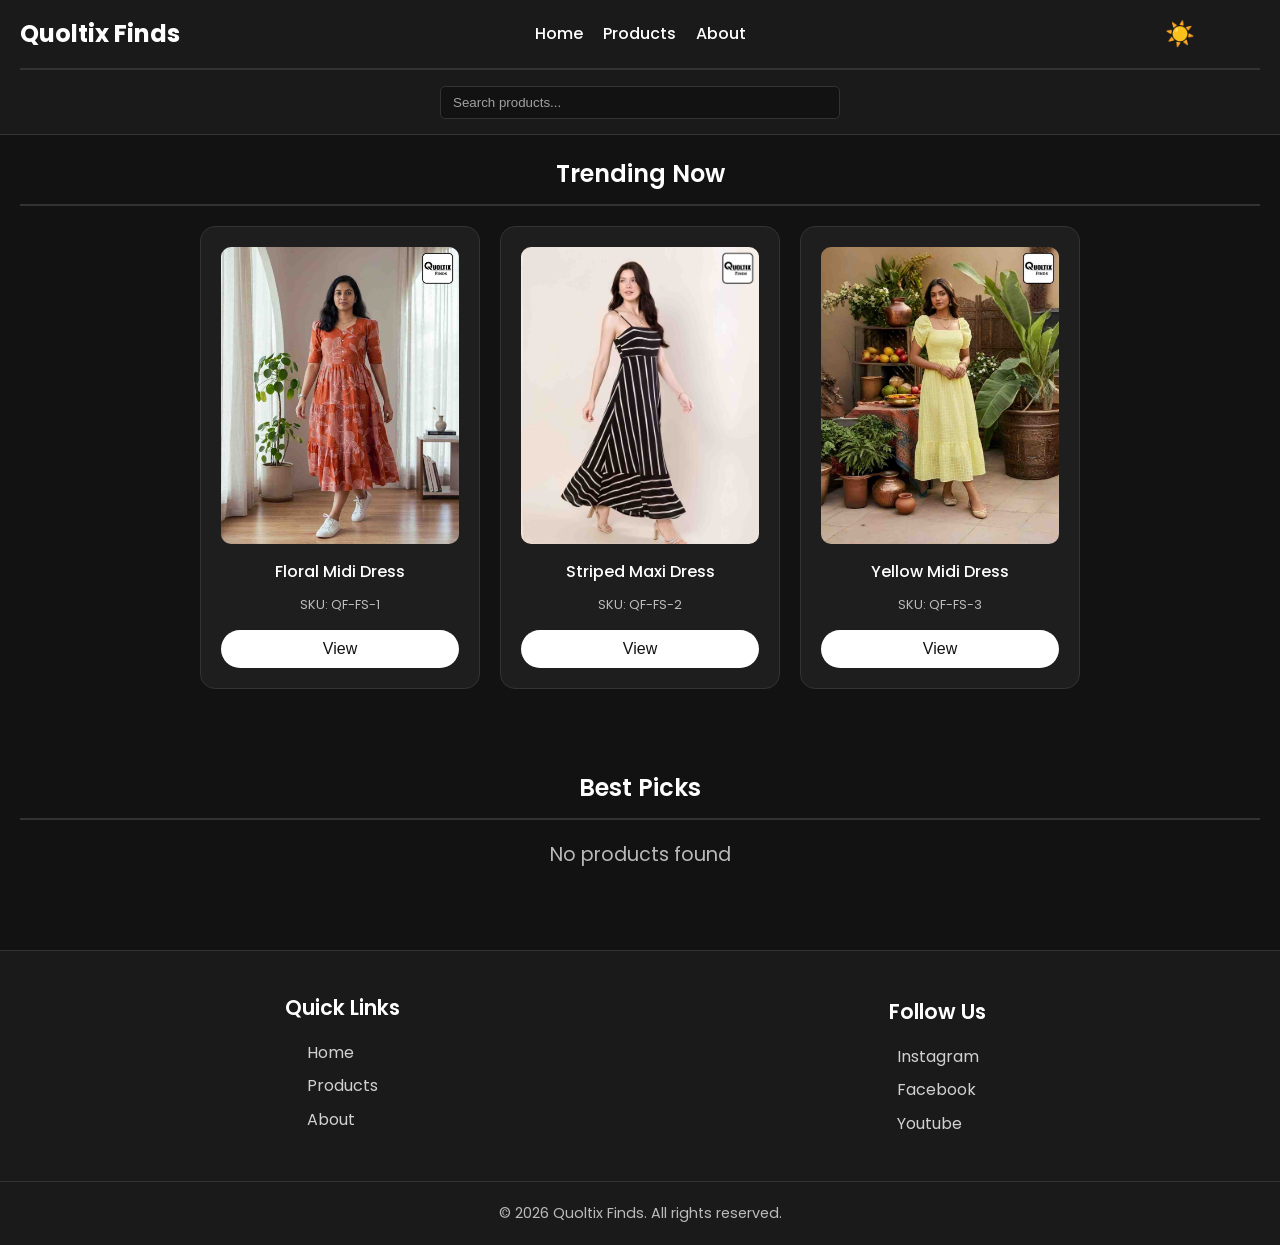
==== index.html @ b90fbede "Add files via upload" ====
<!DOCTYPE html>
<html lang="en">
<head>
  <meta charset="UTF-8">
  <meta name="viewport" content="width=device-width, initial-scale=1.0">
  <title>Quoltix Finds - Curated Fashion & Accessories</title>
  <meta name="description" content="Discover curated fashion and lifestyle products at Quoltix Finds. Shop trending clothing, accessories, and more with the best deals and quality assurance.">
  <meta name="keywords" content="fashion, clothing, accessories, lifestyle, curated products, online shopping, deals, quality products">
  <meta name="author" content="Quoltix Finds">
  <meta name="robots" content="index, follow">

  <!-- Open Graph / Facebook -->
  <meta property="og:type" content="website">
  <meta property="og:url" content="https://quoltixfinds.github.io/Quoltix-Finds-Fashion/">
  <meta property="og:title" content="Quoltix Finds - Fashion">
  <meta property="og:description" content="Discover curated fashion and lifestyle products at Quoltix Finds. Shop trending clothing, accessories, and more with the best deals and quality assurance.">
  <meta property="og:image" content="https://quoltixfinds.github.io/Quoltix-Finds-Fashion/Media/Logo.png">

  <!-- Twitter -->
  <meta property="twitter:card" content="summary_large_image">
  <meta property="twitter:url" content="https://quoltixfinds.github.io/Quoltix-Finds-Fashion/">
  <meta property="twitter:title" content="Quoltix Finds - Fashion">
  <meta property="twitter:description" content="Discover curated fashion and lifestyle products at Quoltix Finds. Shop trending clothing, accessories, and more with the best deals and quality assurance.">
  <meta property="twitter:image" content="https://quoltixfinds.github.io/Quoltix-Finds-Fashion/Media/Logo.png">

  <!-- Favicon -->
  <link rel="icon" type="image/png" sizes="32x32" href="Media/Logo.png">
  <link rel="icon" type="image/png" sizes="16x16" href="Media/Logo.png">
  <link rel="apple-touch-icon" sizes="180x180" href="Media/Logo.png">

  <link rel="stylesheet" href="style.css">
</head>
<body>
  <nav>
    <div class="nav-logo">
      <h1>Quoltix Finds</h1>
    </div>
    <div class="nav-menu" id="nav-menu">
      <a href="index.html">Home</a>
      <a href="product.html">Products</a>
      <a href="about.html">About</a>
    </div>
    <div class="search-bar">
      <input type="text" id="search-input" placeholder="Search products...">
    </div>
    <button class="toggle-btn" id="theme-toggle">🌙</button>
    <button class="hamburger-btn" id="hamburger-btn">☰</button>
  </nav>

  <section id="search-results" style="display: none;">
    <h2>Search Results</h2>
  </section>

  <section id="trending">
    <h2>Trending Now</h2>
  </section>

  <section id="best">
    <h2>Best Picks</h2>
  </section>

  <footer>
    <div class="footer-container">
      <div class="footer-section">
        <h3>Quick Links</h3>
        <ul>
          <li><a href="index.html">Home</a></li>
          <li><a href="product.html">Products</a></li>
          <li><a href="about.html">About</a></li>
        </ul>
      </div>
      <div class="footer-section">
        <h3>Follow Us</h3>
        <div class="footer-social">
          <a href="https://www.instagram.com/quoltixfinds_fashion/" target="_blank">Instagram</a>
          <a href="https://www.facebook.com/profile.php?id=61567996435710" target="_blank">Facebook</a>
          <a href="https://www.youtube.com/@QuoltixFinds_Fashion" target="_blank">Youtube</a>
        </div>
      </div>
    </div>
    <div class="footer-bottom">
      <p>&copy; 2026 Quoltix Finds. All rights reserved.</p>
    </div>
  </footer>

  <script src="product.js"></script>
  <script src="script.js"></script>
</body>
</html>
---- style.css ----
/* style.css */
@import url('https://fonts.googleapis.com/css2?family=Poppins:wght@300;400;500;600;700&display=swap');

:root {
  --bg-color: #ffffff;
  --text-color: #333;
  --card-bg: #fff;
  --accent-color: #000;
  --border: #e0e0e0;
  --nav-bg: #ffffff;
  --nav-text: #333;
}

.dark-mode {
  --bg-color: #121212;
  --text-color: #ffffff;
  --card-bg: #1e1e1e;
  --accent-color: #fff;
  --border: #333;
  --nav-bg: #1a1a1a;
  --nav-text: #ffffff;
}

* {
  margin: 0;
  padding: 0;
  box-sizing: border-box;
}

body {
  font-family: 'Poppins', sans-serif;
  background-color: var(--bg-color);
  color: var(--text-color);
  line-height: 1.6;
  transition: background-color 0.3s, color 0.3s;
}

nav {
  position: sticky;
  top: 0;
  z-index: 1000;
  display: flex;
  flex-wrap: wrap;
  justify-content: space-between;
  align-items: center;
  padding: 15px 20px;
  background-color: var(--nav-bg);
  border-bottom: 1px solid var(--border);
  gap: 15px;
}

.nav-logo {
  display: flex;
  align-items: center;
  gap: 10px;
  order: 1;
    width: 160px;
}

.nav-logo h1 {
  font-size: 1.5rem;
  font-weight: 700;
  color: var(--nav-text);
  margin: 0;
}

.nav-menu {
  display: flex;
  gap: 20px;
  align-items: center;
  order: 2;
  flex: 1;
  justify-content: center;
}

.nav-menu a {
  text-decoration: none;
  color: var(--nav-text);
  font-weight: 500;
  transition: color 0.3s;
}

.nav-menu a:hover {
  color: var(--accent-color);
}

.search-bar {
  display: flex;
  gap: 10px;
  align-items: center;
  order: 4;
  width: 100%;
  justify-content: center;
  border-top: 2px solid var(--border);
  padding-top: 16px;
}

.search-bar input {
  padding: 8px 12px;
  border: 1px solid var(--border);
  border-radius: 5px;
  background-color: var(--bg-color);
  color: var(--text-color);
  outline: none;
  width: 100%;
  max-width: 400px;
}

.search-bar input::placeholder {
  color: var(--text-color);
  opacity: 0.6;
}

.toggle-btn {
  background: none;
  border: none;
  font-size: 1.5rem;
  cursor: pointer;
  color: var(--nav-text);
  transition: color 0.3s;
  order: 3;
}

.toggle-btn:hover {
  color: var(--accent-color);
}

.hamburger-btn {
  display: none;
  background: none;
  border: none;
  font-size: 1.5rem;
  cursor: pointer;
  color: var(--nav-text);
  padding: 5px;
  transition: color 0.3s;
}

.hamburger-btn:hover {
  color: var(--accent-color);
}

.dropdown {
  position: relative;
  display: none;
}

.dropdown-content {
  display: none;
}

.search-bar {
  display: flex;
  gap: 10px;
  align-items: center;
}

.search-bar input {
  padding: 8px 12px;
  border: 1px solid var(--border);
  border-radius: 5px;
  background-color: var(--bg-color);
  color: var(--text-color);
  outline: none;
}

.search-bar input::placeholder {
  color: var(--text-color);
  opacity: 0.6;
}

.toggle-btn {
  background: none;
  border: none;
  font-size: 1.5rem;
  cursor: pointer;
  color: var(--nav-text);
  transition: color 0.3s;
      width: 160px;
}

.toggle-btn:hover {
  color: var(--accent-color);
}

section {
  padding: 20px;
  margin-bottom: 40px;
}

section h2 {
  font-size: 1.5rem;
  font-weight: 600;
  margin-bottom: 20px;
  text-align: center;
  color: var(--text-color);
  border-bottom: 2px solid var(--border);
  padding-bottom: 10px;
}

.product-grid {
  display: grid;
  grid-template-columns: repeat(auto-fit, minmax(280px, 280px));
  gap: 20px;
  max-width: 1200px;
  margin: 0 auto;
  justify-content: center;
}

.product-card {
  background-color: var(--card-bg);
  border-radius: 15px;
  border: 1px solid var(--border);
  overflow: hidden;
  transition: transform 0.3s ease, border-color 0.3s ease;
  text-align: center;
  padding: 20px;
  width: 100%;
  max-width: 280px;
  min-height: 380px;
  display: flex;
  flex-direction: column;
  justify-content: space-between;
}

.product-card:hover {
  transform: translateY(-5px);
  border-color: var(--text-color);
  opacity: 0.95;
}

.product-card img {
  width: 100%;
  height: auto;
  aspect-ratio: 4/5;
  object-fit: cover;
  border-radius: 10px;
  margin-bottom: 15px;
}

.product-card h3 {
  font-size: 1rem;
  font-weight: 500;
  margin-bottom: 10px;
  display: -webkit-box;
  -webkit-line-clamp: 2;
  -webkit-box-orient: vertical;
  overflow: hidden;
}

.product-card .sku {
  font-size: 0.8rem;
  color: var(--text-color);
  opacity: 0.7;
  margin-bottom: 15px;
}

.product-card button {
  background-color: var(--accent-color);
  color: var(--bg-color);
  border: none;
  padding: 10px 20px;
  border-radius: 25px;
  font-size: 1rem;
  font-weight: 500;
  cursor: pointer;
  transition: background-color 0.3s ease, transform 0.2s ease;
}

.product-card button:hover {
  background-color: var(--text-color);
  transform: scale(1.05);
}

.filters {
  display: flex;
  flex-wrap: wrap;
  gap: 15px;
  justify-content: center;
}

#filters-section {
  margin: 0;
}

.filters select, .filters button {
  padding: 8px 12px;
  border: 1px solid var(--border);
  border-radius: 5px;
  background-color: var(--card-bg);
  color: var(--text-color);
  font-size: 0.9rem;
  cursor: pointer;
  transition: background-color 0.3s, color 0.3s;
}

.filters button {
  background-color: var(--accent-color);
  color: var(--bg-color);
}

.filters button:hover {
  opacity: 0.9;
}

.filters select {
  cursor: pointer;
}

.no-products {
  text-align: center;
  font-size: 1.2rem;
  color: var(--text-color);
  opacity: 0.7;
}

.footer-section {
  display: flex;
  justify-content: center;
  flex-direction: column;
  align-items: center;
}

@media (max-width: 768px) {
  nav {
    flex-wrap: wrap;
    padding: 10px 15px;
    gap: 0;
  }

  .hamburger-btn {
    display: block;
    order: -1;
  }

  .nav-logo {
    order: 0;
    flex: 1;
    justify-content: center;
  }

  .nav-menu {
    position: absolute;
    top: 100%;
    left: 0;
    right: 0;
    background-color: var(--nav-bg);
    border-bottom: 1px solid var(--border);
    flex-direction: column;
    gap: 15px;
    padding: 15px 20px;
    transform: translateY(-100%);
    opacity: 0;
    visibility: hidden;
    transition: all 0.3s ease;
    box-shadow: 0 2px 10px rgba(0,0,0,0.1);
    order: 4;
    width: 100%;
  }

  .nav-menu.active {
    transform: translateY(0);
    opacity: 1;
    visibility: visible;
  }

  .search-bar {
    order: 2;
    width: 100%;
    margin: 12px 0 10px 0;
    justify-content: center;
  }

  .search-bar input {
    width: 100%;
    max-width: 300px;
  }

  .toggle-btn {
    order: 1;
  }

  .toggle-btn {
    width: auto;
  }

  .product-grid {
    grid-template-columns: repeat(auto-fit, minmax(200px, 160px));
    gap: 15px;
    justify-content: center;
  }
  .product-card {
    padding: 15px;
    max-width: 200px;
    min-height: 240px;
  }
  .product-card h3 {
    font-size: 0.9rem;
  }
  .product-card .sku {
    font-size: 0.7rem;
  }
  .product-card button {
    padding: 8px 16px;
    font-size: 0.9rem;
  }
  .nav-logo h1 {
    font-size: 1.2rem;
  }
  .nav-logo img {
    height: 30px;
  }
}

@media (min-width: 769px) {
  .hamburger-btn {
    display: none;
  }

  .product-grid {
    grid-template-columns: repeat(auto-fit, minmax(280px, 280px));
    justify-content: center;
  }
}

@media (max-width: 480px) {
  .product-grid {
    grid-template-columns: repeat(auto-fit, minmax(180px, 140px));
    gap: 10px;
    justify-content: center;
  }
  .product-card {
    padding: 12px;
    max-width: 180px;
    min-height: 200px;
  }
  .product-card img {
    margin-bottom: 10px;
  }
  .product-card h3 {
    font-size: 0.8rem;
    margin-bottom: 8px;
  }
  .product-card .sku {
    font-size: 0.6rem;
    margin-bottom: 12px;
  }
  .product-card button {
    padding: 6px 12px;
    font-size: 0.8rem;
  }
  section {
    padding: 10px;
  }
  .nav-menu {
    flex-direction: column;
    gap: 5px;
  }
  .search-bar {
    margin-top: 10px;
  }
}

@media (max-width: 400px) {
  .product-grid {
    grid-template-columns: repeat(auto-fit, minmax(130px, 130px));
    gap: 8px;
    justify-content: center;
  }
  .product-card {
    padding: 8px;
    max-width: 130px;
    min-height: 180px;
  }
  .product-card img {
    margin-bottom: 8px;
  }
  .product-card h3 {
    font-size: 0.7rem;
    margin-bottom: 6px;
  }
  .product-card .sku {
    font-size: 0.6rem;
    margin-bottom: 10px;
  }
  .product-card button {
    padding: 5px 10px;
    font-size: 0.7rem;
  }
  section {
    padding: 8px;
  }
}

@media (max-width: 300px) {
  .product-grid {
    grid-template-columns: repeat(auto-fit, minmax(200px, 130px));
    gap: 8px;
    justify-content: center;
  }
  .product-card {
    padding: 8px;
    max-width: 200px;
    min-height: 180px;
  }
}

/* About Page Styles */
.about-hero {
  background-color: var(--card-bg);
  color: #000;
  padding: 60px 20px;
  text-align: center;
  margin-bottom: 0;
  border-bottom: 2px solid var(--border);
}

.dark-mode .about-hero {
  background-color: var(--card-bg);
  color: white;
}

.about-hero h1 {
  font-size: 2.5rem;
  margin-bottom: 10px;
  font-weight: 700;
}

.about-subtitle {
  font-size: 1.2rem;
  opacity: 0.9;
  margin: 0;
}

.about-section {
  padding: 40px 20px;
  max-width: 1200px;
  margin: 0 auto;
}

.about-container {
  display: grid;
  grid-template-columns: 1fr;
  gap: 40px;
  align-items: start;
}

.about-text h2 {
  font-size: 2rem;
  margin-bottom: 20px;
  color: var(--text-color);
}

.about-text p {
  font-size: 1.1rem;
  line-height: 1.6;
  margin-bottom: 15px;
  color: var(--text-color);
  text-align: center;
}

.about-features {
  display: grid;
  grid-template-columns: repeat(auto-fit, minmax(250px, 1fr));
  gap: 20px;
}

.feature-card {
  background-color: var(--card-bg);
  border: 1px solid var(--border);
  border-radius: 15px;
  padding: 25px;
  text-align: center;
  transition: transform 0.3s, box-shadow 0.3s;
}

.feature-card:hover {
  transform: translateY(-5px);
  box-shadow: 0 5px 15px rgba(0,0,0,0.1);
}

.feature-card h3 {
  font-size: 1.2rem;
  margin-bottom: 10px;
  color: var(--text-color);
}

.feature-card p {
  color: var(--text-color);
  opacity: 0.8;
  margin: 0;
}

.social-section {
  background-color: var(--card-bg);
  padding: 40px 20px;
  text-align: center;
}

.social-container h2 {
  font-size: 2rem;
  margin-bottom: 10px;
  color: var(--text-color);
}

.social-container > p {
  font-size: 1.1rem;
  margin-bottom: 30px;
  color: var(--text-color);
  opacity: 0.8;
}

.social-links {
  display: grid;
  grid-template-columns: repeat(auto-fit, minmax(150px, 1fr));
  gap: 15px;
  max-width: 600px;
  margin: 0 auto;
}

.social-link {
  display: flex;
  align-items: center;
  justify-content: center;
  gap: 8px;
  padding: 12px 20px;
  background-color: var(--bg-color);
  border: 1px solid var(--border);
  border-radius: 10px;
  text-decoration: none;
  color: var(--text-color);
  font-weight: 500;
  transition: all 0.3s;
}

.social-link:hover {
  transform: translateY(-2px);
  box-shadow: 0 3px 10px rgba(0,0,0,0.1);
  border-color: var(--accent-color);
}

.social-icon {
  font-size: 1.2rem;
}

/* Footer Styles */
footer {
  background-color: var(--nav-bg);
  border-top: 1px solid var(--border);
  margin-top: 60px;
}

.footer-container {
  display: grid;
  grid-template-columns: repeat(auto-fit, minmax(250px, 1fr));
  gap: 30px;
  padding: 40px 20px;
  max-width: 1200px;
  margin: 0 auto;
}

.footer-section h3 {
  font-size: 1.3rem;
  margin-bottom: 15px;
  color: var(--nav-text);
  font-weight: 600;
}

.footer-section p {
  color: var(--nav-text);
  opacity: 0.8;
  line-height: 1.6;
  margin: 0 0 10px 0;
}

.footer-section ul {
  list-style: none;
  padding: 0;
  margin: 0;
}

.footer-section ul li {
  margin-bottom: 8px;
}

.footer-section ul li a {
  color: var(--nav-text);
  opacity: 0.8;
  text-decoration: none;
  transition: opacity 0.3s;
}

.footer-section ul li a:hover {
  opacity: 1;
}

.footer-social {
  display: flex;
  flex-direction: column;
  gap: 8px;
}

.footer-social a {
  color: var(--nav-text);
  opacity: 0.8;
  text-decoration: none;
  transition: opacity 0.3s;
}

.footer-social a:hover {
  opacity: 1;
}

.footer-bottom {
  border-top: 1px solid var(--border);
  padding: 20px;
  text-align: center;
}

.footer-bottom p {
  color: var(--nav-text);
  opacity: 0.7;
  margin: 0;
  font-size: 0.9rem;
}

/* Responsive Styles for About and Footer */
@media (max-width: 768px) {
  .about-hero {
    padding: 40px 20px;
  }

  .about-hero h1 {
    font-size: 2rem;
  }

  .about-subtitle {
    font-size: 1rem;
  }

  .about-section {
    padding: 30px 20px;
  }

  .about-container {
    gap: 30px;
  }

  .about-text h2 {
    font-size: 1.5rem;
  }

  .about-text p {
    font-size: 1rem;
  }

  .about-features {
    grid-template-columns: 1fr;
  }

  .feature-card {
    padding: 20px;
  }

  .social-section {
    padding: 30px 20px;
  }

  .social-container h2 {
    font-size: 1.5rem;
  }

  .social-links {
    grid-template-columns: repeat(2, 1fr);
    gap: 10px;
  }

  .social-link {
    padding: 10px 15px;
    font-size: 0.9rem;
  }

  .footer-container {
    grid-template-columns: 1fr;
    gap: 25px;
    padding: 30px 20px;
  }

  .footer-section {
    text-align: center;
  }

  .footer-social {
    align-items: center;
  }
}

@media (max-width: 480px) {
  .about-hero {
    padding: 30px 15px;
  }

  .about-hero h1 {
    font-size: 1.8rem;
  }

  .about-section {
    padding: 20px 15px;
  }

  .social-links {
    grid-template-columns: 1fr;
  }

  .footer-container {
    padding: 25px 15px;
  }
}
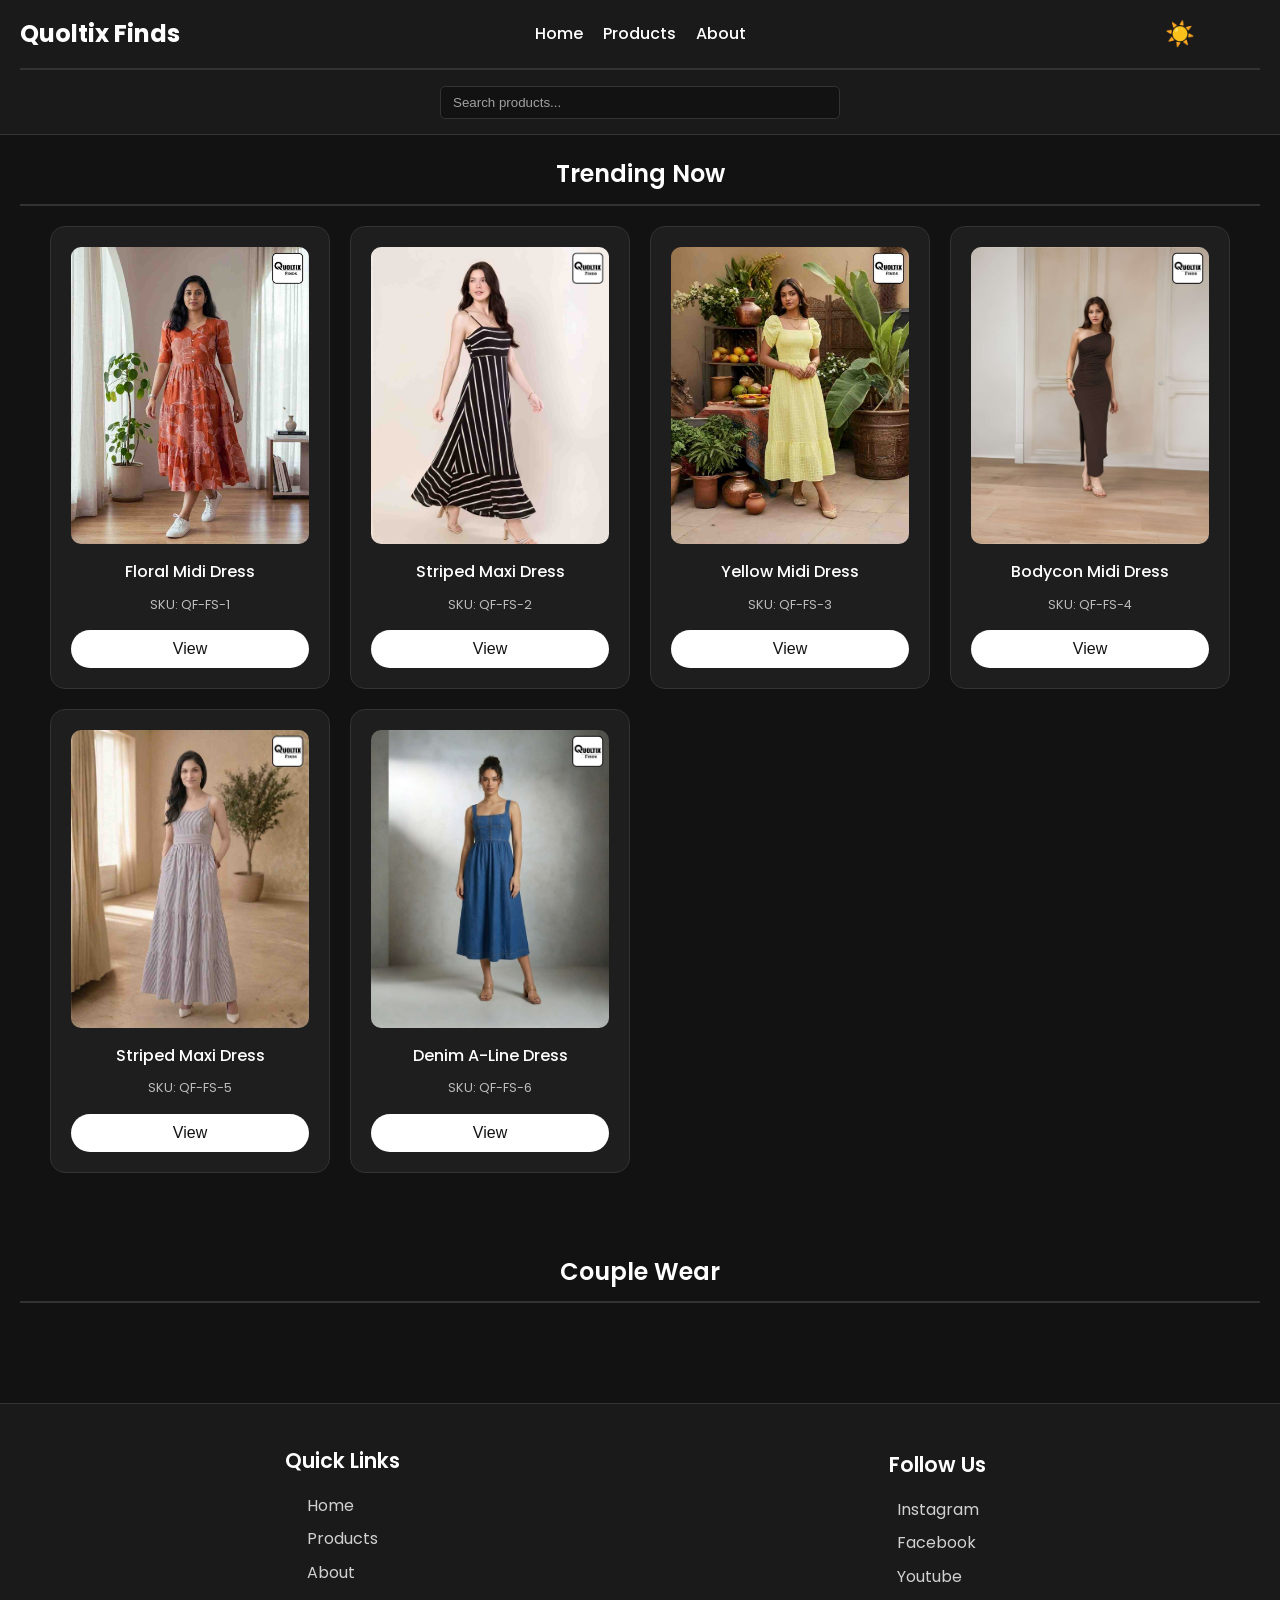
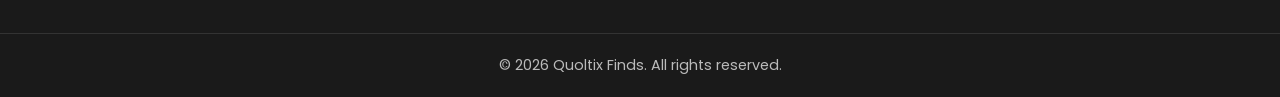
==== commit 58b3b9e0: "Update index.html" ====
--- a/index.html
+++ b/index.html
@@ -55,8 +55,8 @@
     <h2>Trending Now</h2>
   </section>
 
-  <section id="best">
-    <h2>Best Picks</h2>
+  <section id="couple">
+    <h2>Couple Wear</h2>
   </section>
 
   <footer>
@@ -86,4 +86,4 @@
   <script src="product.js"></script>
   <script src="script.js"></script>
 </body>
-</html>+</html>
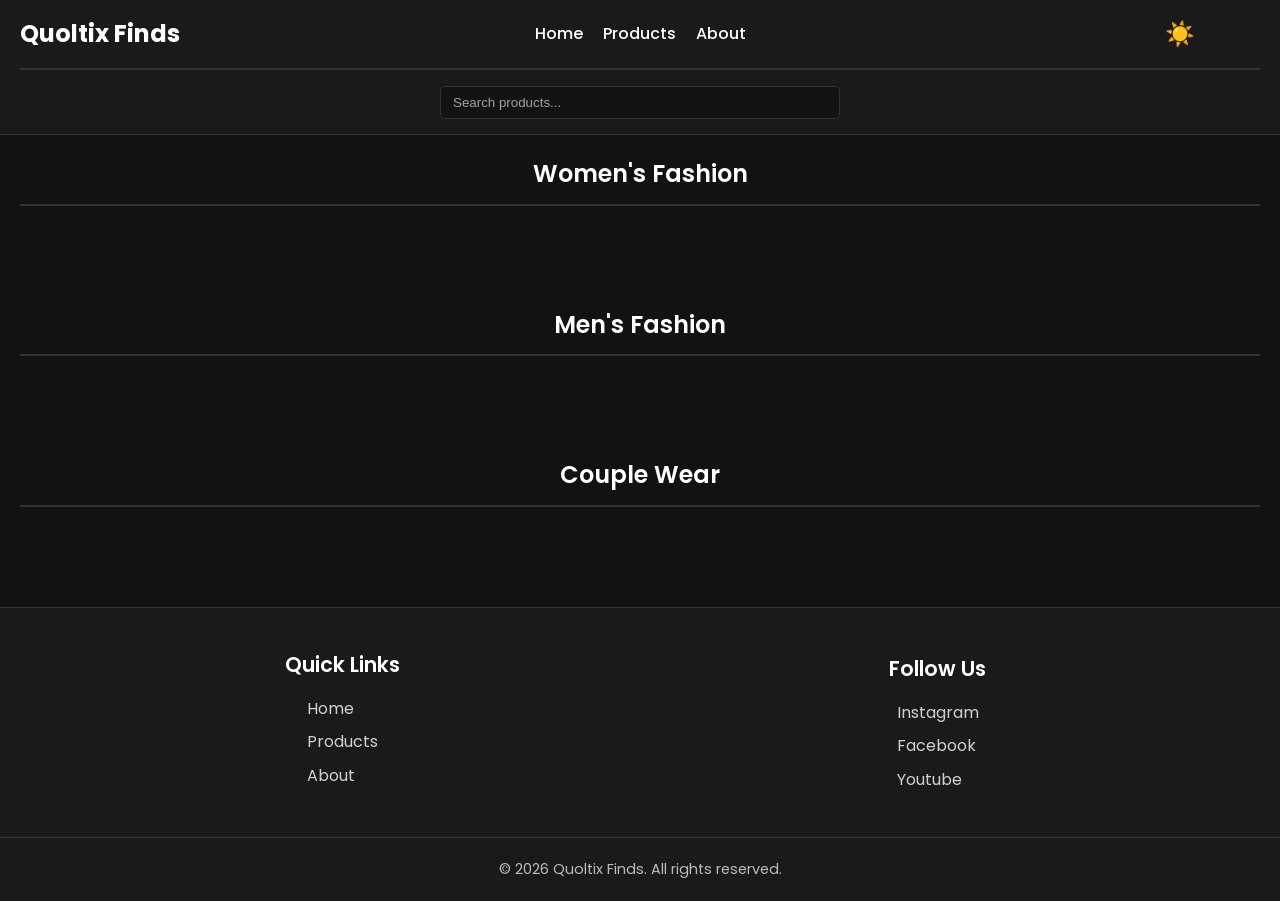
==== commit c4d6b6bf: "Update index.html" ====
--- a/index.html
+++ b/index.html
@@ -47,15 +47,19 @@
     <button class="hamburger-btn" id="hamburger-btn">☰</button>
   </nav>
 
-  <section id="search-results" style="display: none;">
+   <section id="search-results" style="display:none;">
     <h2>Search Results</h2>
   </section>
 
-  <section id="trending">
-    <h2>Trending Now</h2>
+  <section id="women-fashion">
+    <h2>Women's Fashion</h2>
   </section>
 
-  <section id="couple">
+  <section id="mens-fashion">
+    <h2>Men's Fashion</h2>
+  </section>
+
+  <section id="couple-wear">
     <h2>Couple Wear</h2>
   </section>
 
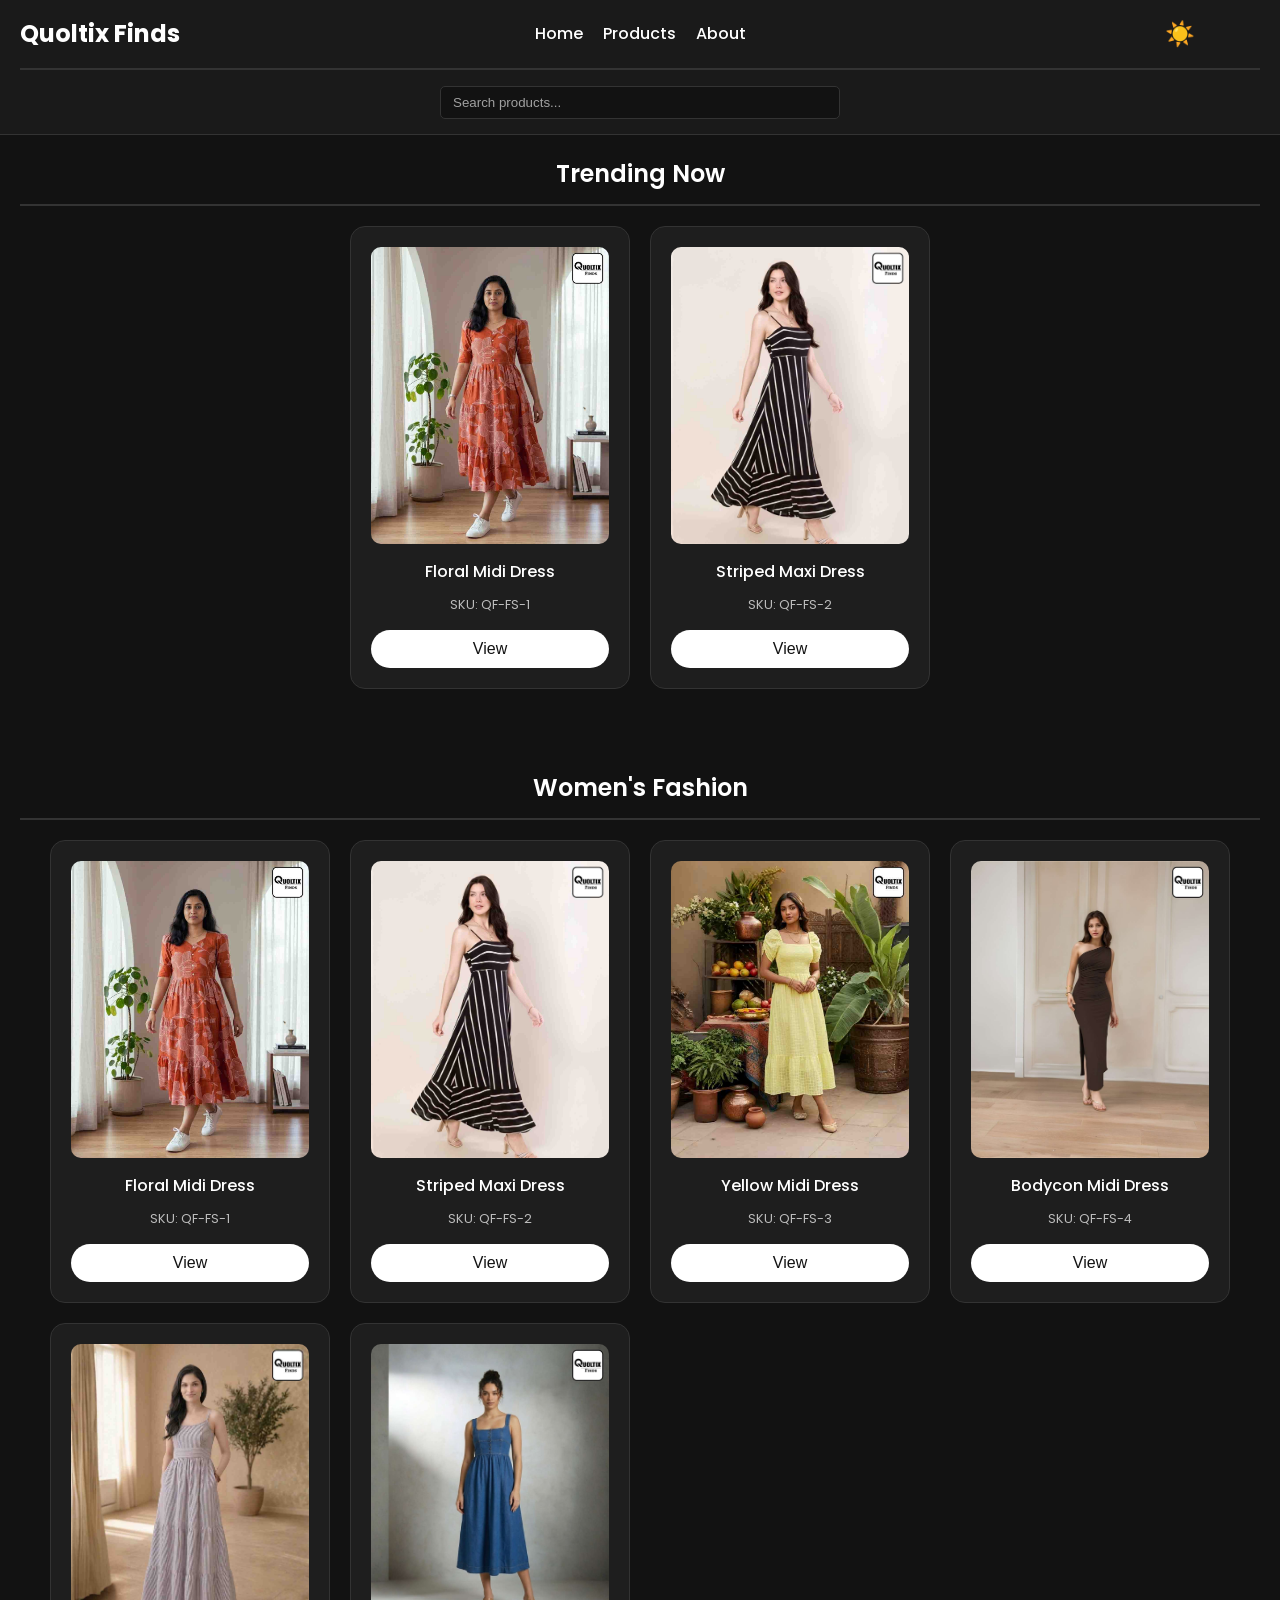
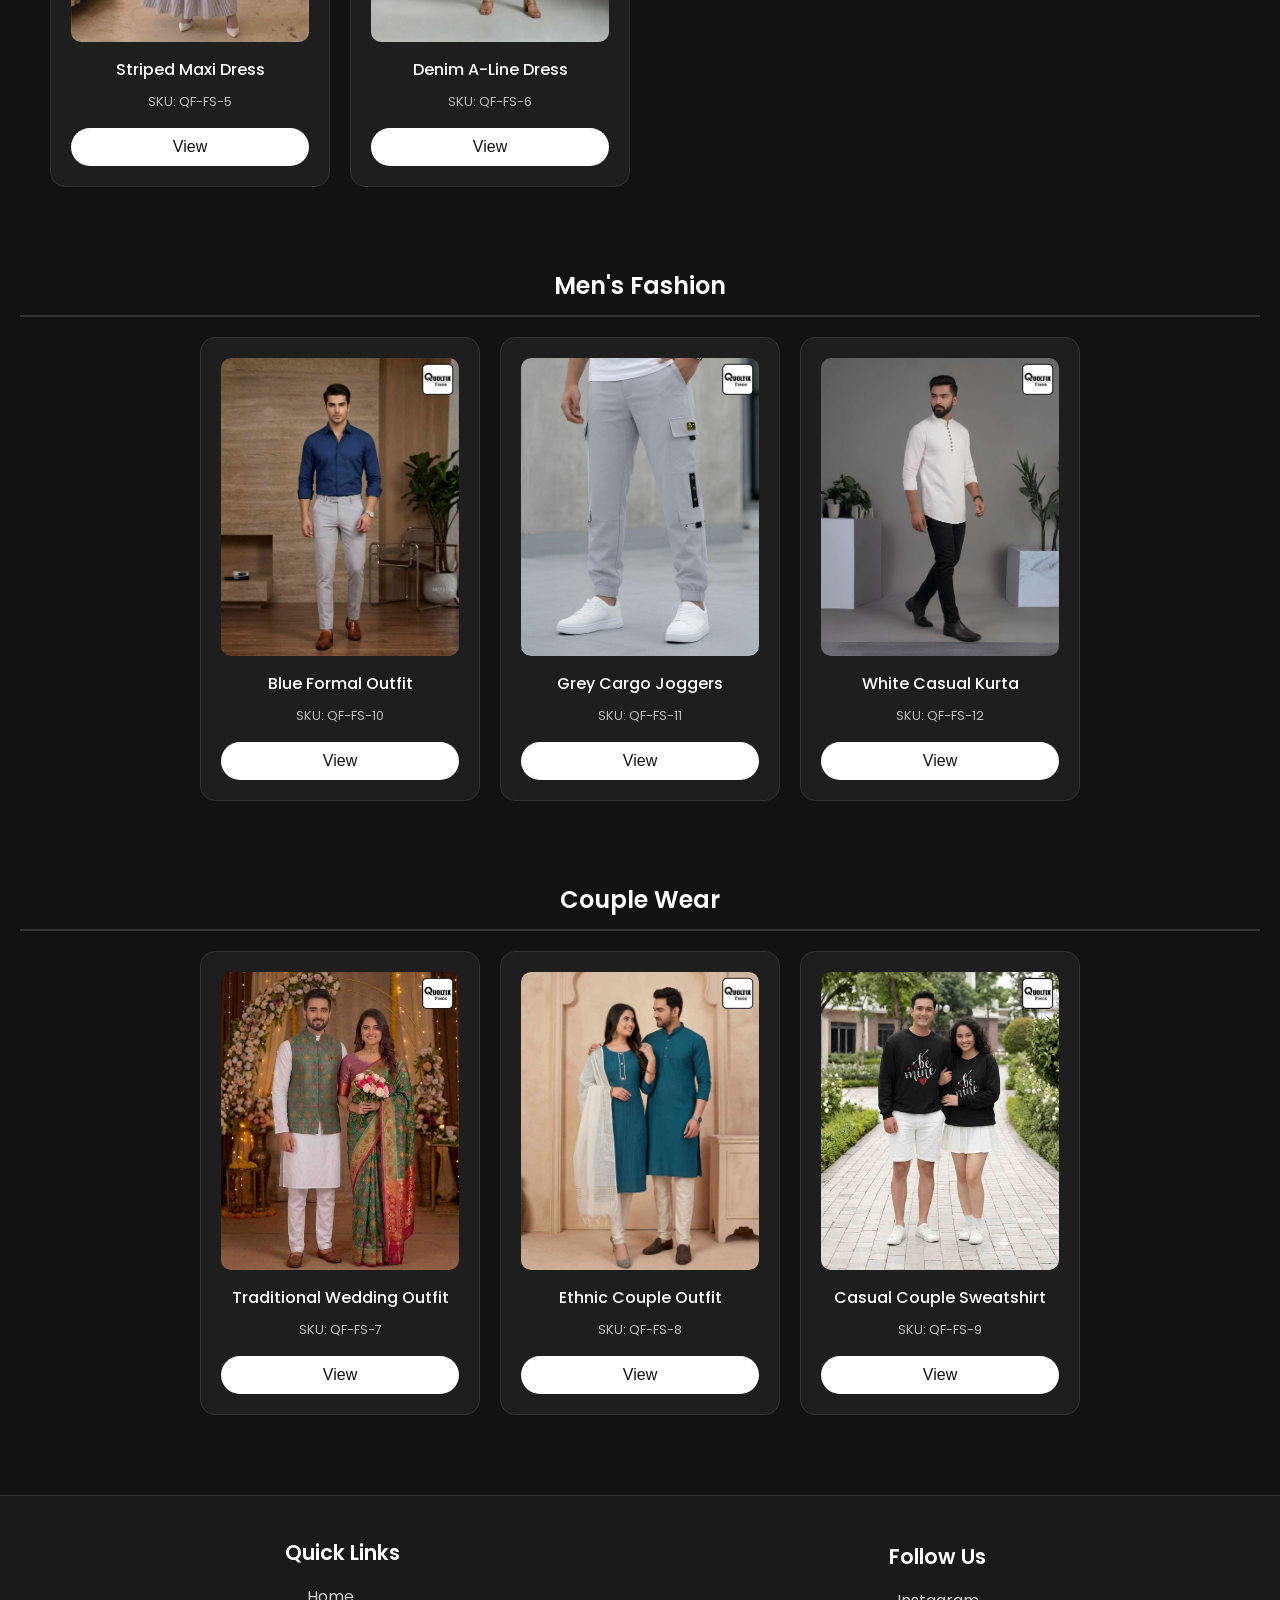
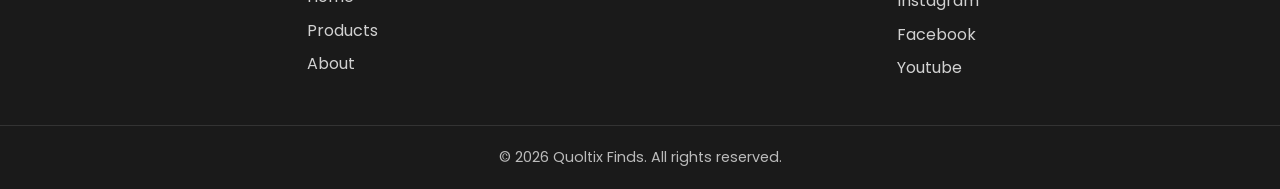
==== commit 639d5e79: "Update index.html" ====
--- a/index.html
+++ b/index.html
@@ -1,11 +1,14 @@
 <!DOCTYPE html>
 <html lang="en">
+
 <head>
   <meta charset="UTF-8">
   <meta name="viewport" content="width=device-width, initial-scale=1.0">
   <title>Quoltix Finds - Curated Fashion & Accessories</title>
-  <meta name="description" content="Discover curated fashion and lifestyle products at Quoltix Finds. Shop trending clothing, accessories, and more with the best deals and quality assurance.">
-  <meta name="keywords" content="fashion, clothing, accessories, lifestyle, curated products, online shopping, deals, quality products">
+  <meta name="description"
+    content="Discover curated fashion and lifestyle products at Quoltix Finds. Shop trending clothing, accessories, and more with the best deals and quality assurance.">
+  <meta name="keywords"
+    content="fashion, clothing, accessories, lifestyle, curated products, online shopping, deals, quality products">
   <meta name="author" content="Quoltix Finds">
   <meta name="robots" content="index, follow">
 
@@ -13,14 +16,16 @@
   <meta property="og:type" content="website">
   <meta property="og:url" content="https://quoltixfinds.github.io/Quoltix-Finds-Fashion/">
   <meta property="og:title" content="Quoltix Finds - Fashion">
-  <meta property="og:description" content="Discover curated fashion and lifestyle products at Quoltix Finds. Shop trending clothing, accessories, and more with the best deals and quality assurance.">
+  <meta property="og:description"
+    content="Discover curated fashion and lifestyle products at Quoltix Finds. Shop trending clothing, accessories, and more with the best deals and quality assurance.">
   <meta property="og:image" content="https://quoltixfinds.github.io/Quoltix-Finds-Fashion/Media/Logo.png">
 
   <!-- Twitter -->
   <meta property="twitter:card" content="summary_large_image">
   <meta property="twitter:url" content="https://quoltixfinds.github.io/Quoltix-Finds-Fashion/">
   <meta property="twitter:title" content="Quoltix Finds - Fashion">
-  <meta property="twitter:description" content="Discover curated fashion and lifestyle products at Quoltix Finds. Shop trending clothing, accessories, and more with the best deals and quality assurance.">
+  <meta property="twitter:description"
+    content="Discover curated fashion and lifestyle products at Quoltix Finds. Shop trending clothing, accessories, and more with the best deals and quality assurance.">
   <meta property="twitter:image" content="https://quoltixfinds.github.io/Quoltix-Finds-Fashion/Media/Logo.png">
 
   <!-- Favicon -->
@@ -30,6 +35,7 @@
 
   <link rel="stylesheet" href="style.css">
 </head>
+
 <body>
   <nav>
     <div class="nav-logo">
@@ -47,8 +53,12 @@
     <button class="hamburger-btn" id="hamburger-btn">☰</button>
   </nav>
 
-   <section id="search-results" style="display:none;">
+  <section id="search-results" style="display:none;">
     <h2>Search Results</h2>
+  </section>
+
+  <section id="trending">
+    <h2>Trending Now</h2>
   </section>
 
   <section id="women-fashion">
@@ -90,4 +100,5 @@
   <script src="product.js"></script>
   <script src="script.js"></script>
 </body>
+
 </html>
--- a/style.css
+++ b/style.css
@@ -815,4 +815,39 @@
   .footer-container {
     padding: 25px 15px;
   }
-}+}
+
+.view-more-card {
+  background: transparent !important;
+  border: none !important;
+  box-shadow: none !important;
+  display: flex;
+  align-items: center;
+  justify-content: center;
+}
+
+.view-more-content {
+  text-align: center;
+}
+
+.view-more-content button {
+  padding: 12px 24px;
+  border: none;
+  border-radius: 10px;
+  cursor: pointer;
+  font-size: 1rem;
+}
+
+.load-more-wrapper {
+  display: flex;
+  justify-content: center;
+  margin-top: 25px;
+}
+
+.load-more-btn {
+  padding: 12px 28px;
+  border: none;
+  border-radius: 10px;
+  cursor: pointer;
+  font-size: 1rem;
+}
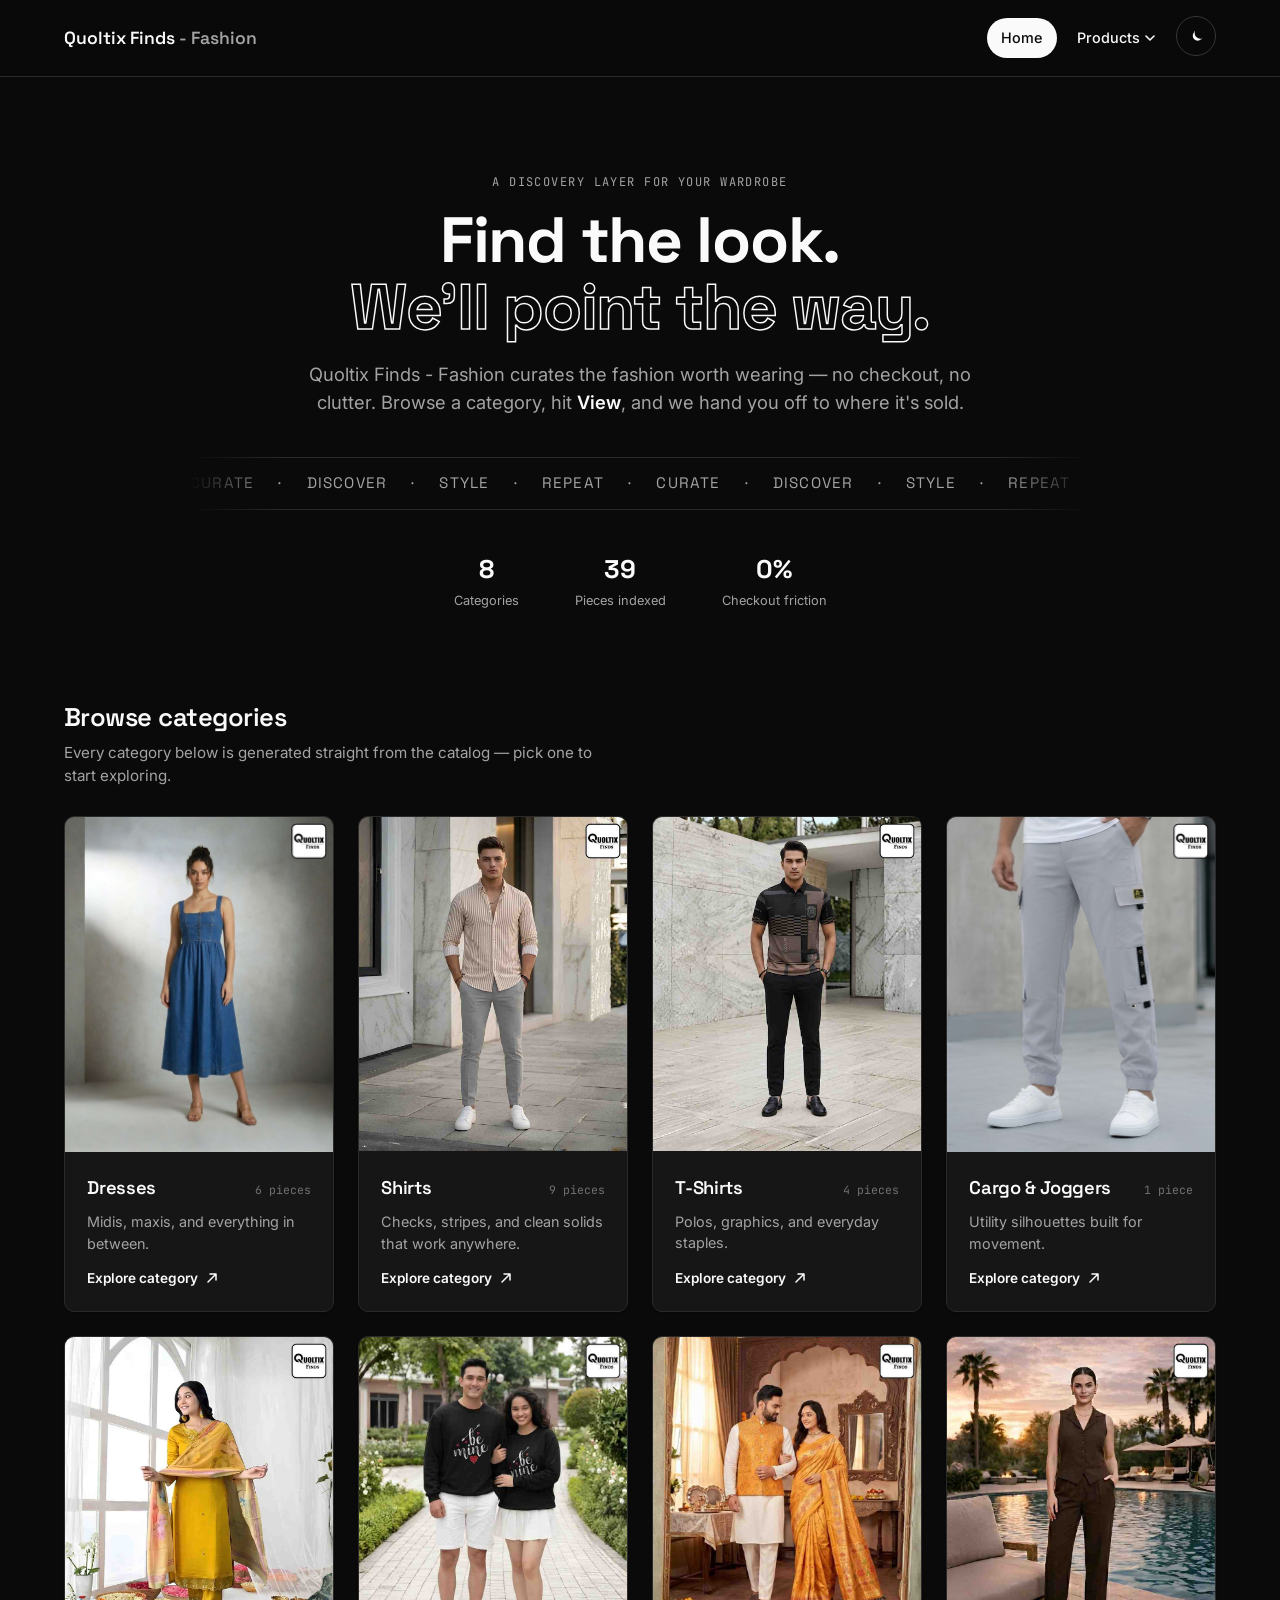
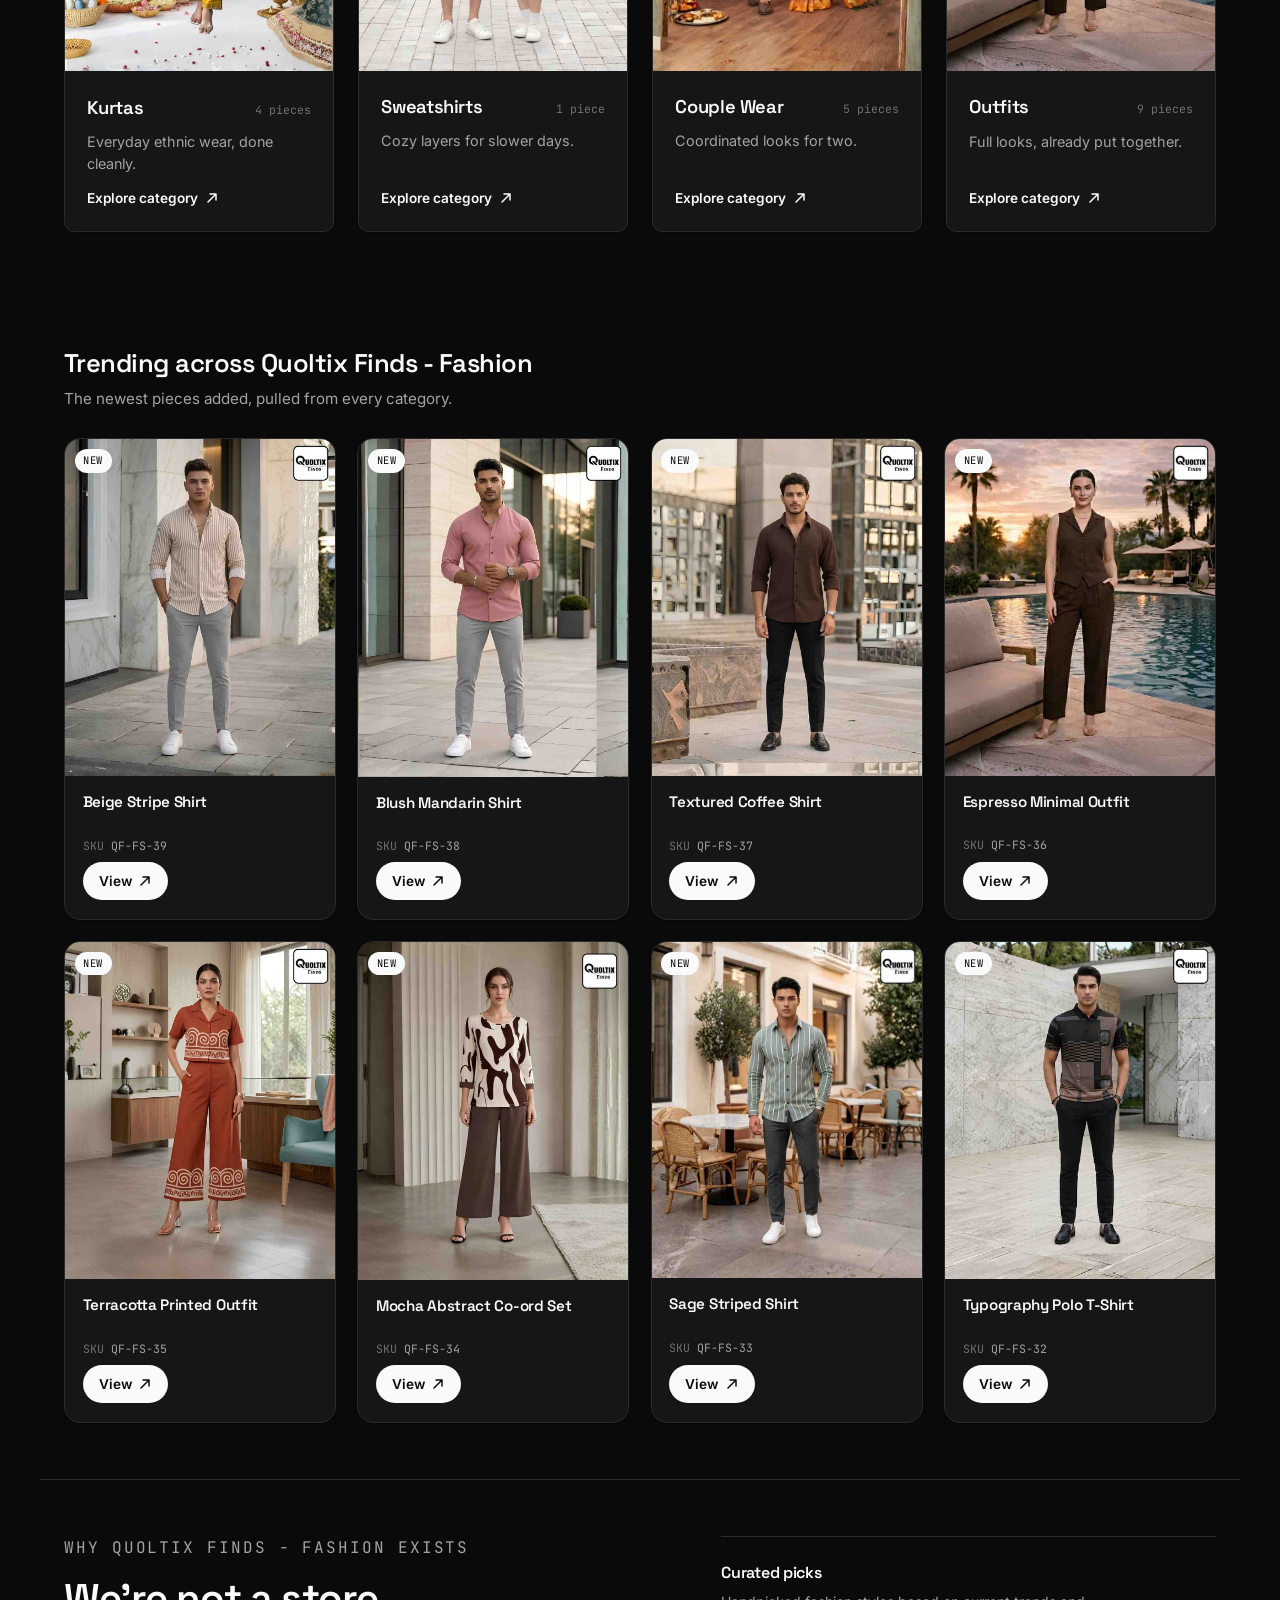
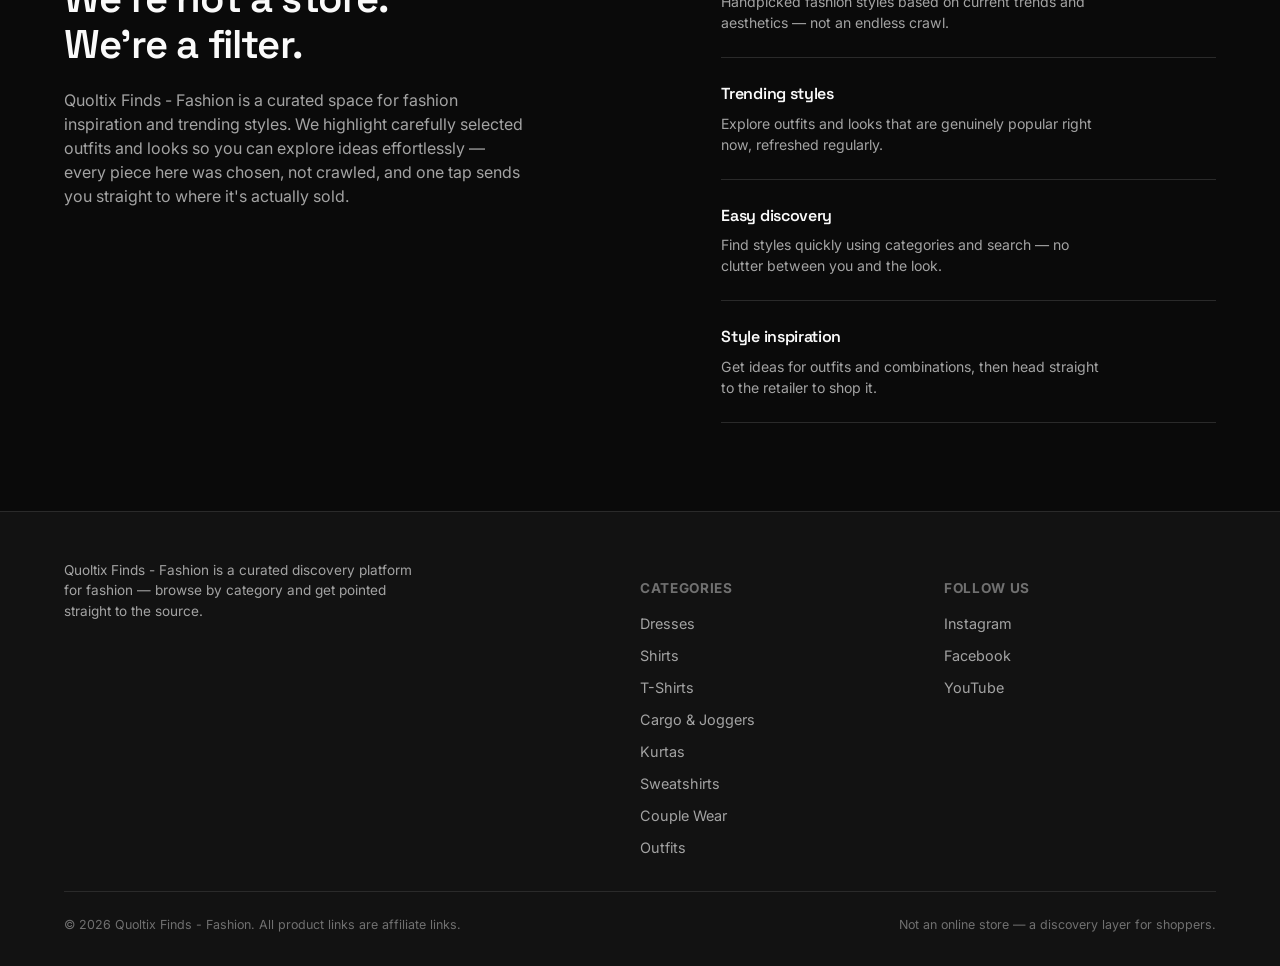
==== commit 1577c211: "Add files via upload" ====
--- a/index.html
+++ b/index.html
@@ -1,104 +1,90 @@
-<!DOCTYPE html>
-<html lang="en">
-
-<head>
-  <meta charset="UTF-8">
-  <meta name="viewport" content="width=device-width, initial-scale=1.0">
-  <title>Quoltix Finds - Curated Fashion & Accessories</title>
-  <meta name="description"
-    content="Discover curated fashion and lifestyle products at Quoltix Finds. Shop trending clothing, accessories, and more with the best deals and quality assurance.">
-  <meta name="keywords"
-    content="fashion, clothing, accessories, lifestyle, curated products, online shopping, deals, quality products">
-  <meta name="author" content="Quoltix Finds">
-  <meta name="robots" content="index, follow">
-
-  <!-- Open Graph / Facebook -->
-  <meta property="og:type" content="website">
-  <meta property="og:url" content="https://quoltixfinds.github.io/Quoltix-Finds-Fashion/">
-  <meta property="og:title" content="Quoltix Finds - Fashion">
-  <meta property="og:description"
-    content="Discover curated fashion and lifestyle products at Quoltix Finds. Shop trending clothing, accessories, and more with the best deals and quality assurance.">
-  <meta property="og:image" content="https://quoltixfinds.github.io/Quoltix-Finds-Fashion/Media/Logo.png">
-
-  <!-- Twitter -->
-  <meta property="twitter:card" content="summary_large_image">
-  <meta property="twitter:url" content="https://quoltixfinds.github.io/Quoltix-Finds-Fashion/">
-  <meta property="twitter:title" content="Quoltix Finds - Fashion">
-  <meta property="twitter:description"
-    content="Discover curated fashion and lifestyle products at Quoltix Finds. Shop trending clothing, accessories, and more with the best deals and quality assurance.">
-  <meta property="twitter:image" content="https://quoltixfinds.github.io/Quoltix-Finds-Fashion/Media/Logo.png">
-
-  <!-- Favicon -->
-  <link rel="icon" type="image/png" sizes="32x32" href="Media/Logo.png">
-  <link rel="icon" type="image/png" sizes="16x16" href="Media/Logo.png">
-  <link rel="apple-touch-icon" sizes="180x180" href="Media/Logo.png">
-
-  <link rel="stylesheet" href="style.css">
-</head>
-
-<body>
-  <nav>
-    <div class="nav-logo">
-      <h1>Quoltix Finds</h1>
-    </div>
-    <div class="nav-menu" id="nav-menu">
-      <a href="index.html">Home</a>
-      <a href="product.html">Products</a>
-      <a href="about.html">About</a>
-    </div>
-    <div class="search-bar">
-      <input type="text" id="search-input" placeholder="Search products...">
-    </div>
-    <button class="toggle-btn" id="theme-toggle">🌙</button>
-    <button class="hamburger-btn" id="hamburger-btn">☰</button>
-  </nav>
-
-  <section id="search-results" style="display:none;">
-    <h2>Search Results</h2>
-  </section>
-
-  <section id="trending">
-    <h2>Trending Now</h2>
-  </section>
-
-  <section id="women-fashion">
-    <h2>Women's Fashion</h2>
-  </section>
-
-  <section id="mens-fashion">
-    <h2>Men's Fashion</h2>
-  </section>
-
-  <section id="couple-wear">
-    <h2>Couple Wear</h2>
-  </section>
-
-  <footer>
-    <div class="footer-container">
-      <div class="footer-section">
-        <h3>Quick Links</h3>
-        <ul>
-          <li><a href="index.html">Home</a></li>
-          <li><a href="product.html">Products</a></li>
-          <li><a href="about.html">About</a></li>
-        </ul>
-      </div>
-      <div class="footer-section">
-        <h3>Follow Us</h3>
-        <div class="footer-social">
-          <a href="https://www.instagram.com/quoltixfinds_fashion/" target="_blank">Instagram</a>
-          <a href="https://www.facebook.com/profile.php?id=61567996435710" target="_blank">Facebook</a>
-          <a href="https://www.youtube.com/@QuoltixFinds_Fashion" target="_blank">Youtube</a>
-        </div>
-      </div>
-    </div>
-    <div class="footer-bottom">
-      <p>&copy; 2026 Quoltix Finds. All rights reserved.</p>
-    </div>
-  </footer>
-
-  <script src="product.js"></script>
-  <script src="script.js"></script>
-</body>
-
-</html>
+<!DOCTYPE html>
+<html lang="en" data-theme="dark">
+<head>
+  <meta charset="UTF-8" />
+  <meta name="viewport" content="width=device-width, initial-scale=1.0" />
+  <title>Quoltix Finds - Fashion</title>
+  <meta name="description" content="Quoltix Finds - Fashion is a curated discovery platform for fashion — browse by category and get pointed straight to the source." />
+  <meta name="keywords" content="fashion inspiration, trending outfits, style ideas, curated fashion" />
+  <meta name="author" content="Quoltix Finds - Fashion" />
+  <meta name="robots" content="index, follow" />
+  <meta name="color-scheme" content="light dark" />
+  <meta name="theme-color" content="#0a0a0a" />
+
+  <!-- Open Graph / Facebook -->
+  <meta property="og:type" content="website" />
+  <meta property="og:url" content="https://quoltixfinds.github.io/Quoltix-Finds-Fashion/" />
+  <meta property="og:title" content="Quoltix Finds - Fashion" />
+  <meta property="og:description" content="Discover curated fashion at Quoltix Finds - Fashion browse by category and get pointed straight to the source." />
+  <meta property="og:image" content="https://quoltixfinds.github.io/Quoltix-Finds-Fashion/Media/Logo.png" />
+
+  <!-- Twitter -->
+  <meta property="twitter:card" content="summary_large_image" />
+  <meta property="twitter:title" content="Quoltix Finds - Fashion" />
+  <meta property="twitter:description" content="Discover curated fashion at Quoltix Finds - Fashion browse by category and get pointed straight to the source." />
+  <meta property="twitter:image" content="https://quoltixfinds.github.io/Quoltix-Finds-Fashion/Media/Logo.png" />
+
+  <!-- Favicon (drop your Media/Logo.png back into the project root to use it) -->
+  <link rel="icon" type="image/png" sizes="32x32" href="Media/Logo.png" />
+  <link rel="apple-touch-icon" href="Media/Logo.png" />
+
+  <script>
+    // Applied before first paint so there's never a flash of the wrong theme.
+    // Defaults to dark when no preference has been saved yet.
+    (function () {
+      var saved = null;
+      try { saved = localStorage.getItem('quoltix-theme'); } catch (e) {}
+      document.documentElement.setAttribute('data-theme', saved === 'light' ? 'light' : 'dark');
+    })();
+  </script>
+
+  <link rel="preconnect" href="https://fonts.googleapis.com" />
+  <link rel="preconnect" href="https://fonts.gstatic.com" crossorigin />
+  <link href="https://fonts.googleapis.com/css2?family=Space+Grotesk:wght@400;500;600;700&family=Inter:wght@400;500;600;700&family=JetBrains+Mono:wght@400;500;600&display=swap" rel="stylesheet" />
+
+  <link rel="stylesheet" href="css/styles.css" />
+</head>
+<body>
+  <div id="app-navbar"></div>
+
+  <main id="app-content" class="app-content" role="main" aria-live="polite"></main>
+
+  <div id="app-footer"></div>
+
+  <noscript>
+    <div style="padding:3rem;font-family:sans-serif;">
+      Quoltix Finds - Fashion needs JavaScript enabled to browse our fashion picks. Please enable JavaScript to continue.
+    </div>
+  </noscript>
+
+  <!-- Data sources -->
+  <script src="js/data/siteConfig.js"></script>
+  <script src="js/data/categories.js"></script>
+  <script src="js/data/products.js"></script>
+
+  <!-- Core -->
+  <script src="js/core/utils.js"></script>
+  <script src="js/core/dataStore.js"></script>
+
+  <!-- Reusable components -->
+  <script src="js/components/loading.js"></script>
+  <script src="js/components/marquee.js"></script>
+  <script src="js/components/themeToggle.js"></script>
+  <script src="js/components/productCard.js"></script>
+  <script src="js/components/categoryCard.js"></script>
+  <script src="js/components/searchBar.js"></script>
+  <script src="js/components/productGrid.js"></script>
+  <script src="js/components/navbar.js"></script>
+  <script src="js/components/footer.js"></script>
+
+  <!-- Pages -->
+  <script src="js/pages/home.js"></script>
+  <script src="js/pages/category.js"></script>
+  <script src="js/pages/redirect.js"></script>
+  <script src="js/pages/notFound.js"></script>
+
+  <!-- Router + bootstrap -->
+  <script src="js/core/router.js"></script>
+  <script src="js/main.js"></script>
+</body>
+</html>
--- a/css/styles.css
+++ b/css/styles.css
@@ -0,0 +1,1258 @@
+/* ==========================================================================
+   QUOLTIX FINDS — DESIGN SYSTEM
+   Strict black / white / grayscale palette. Auto light + dark via
+   prefers-color-scheme. All images are forced to grayscale so any
+   photography stays inside the theme regardless of source.
+   ========================================================================== */
+
+:root {
+  /* Dark is the default theme. */
+  --bg: #0a0a0a;
+  --bg-alt: #121212;
+  --surface: #161616;
+  --surface-raised: #1c1c1c;
+  --border: #2a2a2a;
+  --border-strong: #383838;
+  --text: #fafafa;
+  --text-dim: #a3a3a3;
+  --text-faint: #707070;
+  --inverse-bg: #fafafa;
+  --inverse-text: #0a0a0a;
+  --shadow-sm: 0 1px 2px rgba(0, 0, 0, 0.3);
+  --shadow-md: 0 10px 28px rgba(0, 0, 0, 0.45), 0 2px 8px rgba(0, 0, 0, 0.3);
+  --shadow-lg: 0 24px 56px rgba(0, 0, 0, 0.55);
+  --radius-sm: 10px;
+  --radius-md: 16px;
+  --radius-lg: 10px;
+  --font-display: 'Space Grotesk', system-ui, sans-serif;
+  --font-body: 'Inter', system-ui, sans-serif;
+  --font-mono: 'JetBrains Mono', ui-monospace, monospace;
+  --ease: cubic-bezier(0.16, 1, 0.3, 1);
+  color-scheme: dark;
+}
+
+/* Explicit light theme, toggled via the navbar button (data-theme on <html>). */
+[data-theme='light'] {
+  --bg: #ffffff;
+  --bg-alt: #f4f4f4;
+  --surface: #ffffff;
+  --surface-raised: #ffffff;
+  --border: #e4e4e4;
+  --border-strong: #d0d0d0;
+  --text: #0a0a0a;
+  --text-dim: #666666;
+  --text-faint: #9a9a9a;
+  --inverse-bg: #0a0a0a;
+  --inverse-text: #fafafa;
+  --shadow-sm: 0 1px 2px rgba(0, 0, 0, 0.04), 0 1px 1px rgba(0, 0, 0, 0.03);
+  --shadow-md: 0 8px 24px rgba(0, 0, 0, 0.07), 0 2px 6px rgba(0, 0, 0, 0.04);
+  --shadow-lg: 0 20px 48px rgba(0, 0, 0, 0.10), 0 6px 16px rgba(0, 0, 0, 0.05);
+  color-scheme: light;
+}
+
+/* Smooth, theme-wide crossfade whenever data-theme flips. */
+body,
+.navbar,
+.site-footer,
+.product-card,
+.category-card,
+.search-bar,
+.dropdown-menu,
+.redirect-card,
+.skeleton-card,
+.theme-toggle,
+.category-header-count,
+input {
+  transition: background-color 0.35s var(--ease), color 0.35s var(--ease), border-color 0.35s var(--ease);
+}
+
+/* ---------- Reset ---------- */
+* {
+  box-sizing: border-box;
+}
+
+html {
+  scroll-behavior: smooth;
+}
+
+@media (prefers-reduced-motion: reduce) {
+  html {
+    scroll-behavior: auto;
+  }
+
+  *,
+  *::before,
+  *::after {
+    animation-duration: 0.001ms !important;
+    animation-iteration-count: 1 !important;
+    transition-duration: 0.001ms !important;
+    scroll-behavior: auto !important;
+  }
+}
+
+body,
+h1,
+h2,
+h3,
+p,
+ul,
+figure {
+  margin: 0;
+}
+
+ul {
+  padding: 0;
+  list-style: none;
+}
+
+a {
+  color: inherit;
+  text-decoration: none;
+}
+
+img {
+  max-width: 100%;
+  display: block;
+}
+
+button {
+  font: inherit;
+  color: inherit;
+  background: none;
+  border: none;
+  cursor: pointer;
+}
+
+input {
+  font: inherit;
+  color: inherit;
+}
+
+body {
+  background: var(--bg);
+  color: var(--text);
+  font-family: var(--font-body);
+  -webkit-font-smoothing: antialiased;
+  line-height: 1.5;
+  transition: background-color 0.3s var(--ease), color 0.3s var(--ease);
+}
+
+:focus-visible {
+  outline: 2px solid var(--text);
+  outline-offset: 3px;
+  border-radius: 4px;
+}
+
+h1,
+h2,
+h3 {
+  font-family: var(--font-display);
+  letter-spacing: -0.02em;
+}
+
+/* ---------- Layout shell ---------- */
+.app-content {
+  min-height: 60vh;
+}
+
+.page {
+  animation: fadeIn 0.4s var(--ease);
+}
+
+#app-content.route-leaving {
+  opacity: 0;
+  transform: translateY(6px);
+  transition: opacity 0.12s var(--ease), transform 0.12s var(--ease);
+}
+
+#app-content.route-entering {
+  opacity: 0;
+}
+
+#app-content {
+  opacity: 1;
+  transition: opacity 0.25s var(--ease), transform 0.25s var(--ease);
+}
+
+@keyframes fadeIn {
+  from {
+    opacity: 0;
+    transform: translateY(10px);
+  }
+
+  to {
+    opacity: 1;
+    transform: translateY(0);
+  }
+}
+
+.section {
+  max-width: 1200px;
+  margin: 0 auto;
+  padding: 3.5rem 1.5rem;
+}
+
+.section-head {
+  margin-bottom: 1.75rem;
+  display: flex;
+  flex-direction: column;
+  gap: 0.35rem;
+}
+
+.section-head h2 {
+  font-size: clamp(1.4rem, 2vw, 1.9rem);
+  font-weight: 600;
+}
+
+.section-head p {
+  color: var(--text-dim);
+  font-size: 0.95rem;
+  max-width: 55ch;
+}
+
+/* ==========================================================================
+   NAVBAR
+   ========================================================================== */
+.navbar {
+  position: sticky;
+  top: 0;
+  z-index: 100;
+  background: color-mix(in srgb, var(--bg) 88%, transparent);
+  backdrop-filter: blur(14px) saturate(1.1);
+  -webkit-backdrop-filter: blur(14px) saturate(1.1);
+  border-bottom: 1px solid var(--border);
+}
+
+.nav-inner {
+  max-width: 1200px;
+  margin: 0 auto;
+  padding: 1rem 1.5rem;
+  display: flex;
+  align-items: center;
+  justify-content: space-between;
+  gap: 1rem;
+}
+
+.brand {
+  display: flex;
+  align-items: center;
+  gap: 0.6rem;
+  font-family: var(--font-display);
+}
+
+.brand-text {
+  font-size: 1.1rem;
+  font-weight: 600;
+}
+
+.brand-text em {
+  font-style: normal;
+  color: var(--text-dim);
+}
+
+.nav-toggle {
+  display: none;
+  flex-direction: column;
+  gap: 4px;
+  width: 32px;
+  height: 32px;
+  align-items: center;
+  justify-content: center;
+}
+
+.nav-toggle span {
+  width: 20px;
+  height: 1.6px;
+  background: var(--text);
+  transition: transform 0.25s var(--ease), opacity 0.2s var(--ease);
+}
+
+.nav-toggle.is-open span:nth-child(1) {
+  transform: translateY(5.5px) rotate(45deg);
+}
+
+.nav-toggle.is-open span:nth-child(2) {
+  opacity: 0;
+}
+
+.nav-toggle.is-open span:nth-child(3) {
+  transform: translateY(-5.5px) rotate(-45deg);
+}
+
+.nav-menu {
+  display: flex;
+  align-items: center;
+  gap: 0.4rem;
+}
+
+.nav-link {
+  position: relative;
+  padding: 0.55rem 0.9rem;
+  border-radius: 999px;
+  font-size: 0.9rem;
+  font-weight: 500;
+  display: inline-flex;
+  align-items: center;
+  gap: 0.3rem;
+  transition: background-color 0.2s var(--ease), color 0.2s var(--ease);
+}
+
+.nav-link:hover {
+  background: var(--bg-alt);
+}
+
+.nav-link.is-active {
+  background: var(--inverse-bg);
+  color: var(--inverse-text);
+}
+
+.nav-cta {
+  display: inline-flex;
+  align-items: center;
+  gap: 0.4rem;
+  border: 1px solid var(--border-strong);
+}
+
+.pulse-dot {
+  width: 6px;
+  height: 6px;
+  border-radius: 50%;
+  background: var(--text);
+  animation: pulse 2s var(--ease) infinite;
+}
+
+@keyframes pulse {
+
+  0%,
+  100% {
+    opacity: 1;
+  }
+
+  50% {
+    opacity: 0.25;
+  }
+}
+
+.theme-toggle {
+  position: relative;
+  width: 40px;
+  height: 40px;
+  border-radius: 50%;
+  border: 1px solid var(--border-strong);
+  display: inline-flex;
+  align-items: center;
+  justify-content: center;
+  flex-shrink: 0;
+}
+
+.theme-toggle:hover {
+  background: var(--bg-alt);
+}
+
+.theme-toggle-icon {
+  position: absolute;
+  display: inline-flex;
+  transition: transform 0.35s var(--ease), opacity 0.25s var(--ease);
+}
+
+.theme-icon-sun {
+  opacity: 0;
+  transform: rotate(-40deg) scale(0.6);
+}
+
+.theme-icon-moon {
+  opacity: 1;
+  transform: rotate(0) scale(1);
+}
+
+.theme-toggle.is-light .theme-icon-sun {
+  opacity: 1;
+  transform: rotate(0) scale(1);
+}
+
+.theme-toggle.is-light .theme-icon-moon {
+  opacity: 0;
+  transform: rotate(40deg) scale(0.6);
+}
+
+.chev {
+  transition: transform 0.2s var(--ease);
+}
+
+.nav-dropdown {
+  position: relative;
+}
+
+.nav-dropdown-trigger[aria-expanded="true"] .chev {
+  transform: rotate(180deg);
+}
+
+.dropdown-menu {
+  position: absolute;
+  top: calc(100% + 8px);
+  left: 0;
+  min-width: 220px;
+  background: var(--surface-raised);
+  border: 1px solid var(--border);
+  border-radius: var(--radius-md);
+  box-shadow: var(--shadow-lg);
+  padding: 0.5rem;
+  opacity: 0;
+  visibility: hidden;
+  transform: translateY(-6px) scale(0.98);
+  transition: opacity 0.18s var(--ease), transform 0.18s var(--ease), visibility 0.18s;
+}
+
+.nav-dropdown.is-open .dropdown-menu {
+  opacity: 1;
+  visibility: visible;
+  transform: translateY(0) scale(1);
+}
+
+.dropdown-link {
+  display: block;
+  padding: 0.6rem 0.75rem;
+  border-radius: var(--radius-sm);
+  font-size: 0.9rem;
+  transition: background-color 0.15s var(--ease);
+}
+
+.dropdown-link:hover,
+.dropdown-link.is-active {
+  background: var(--bg-alt);
+}
+
+.dropdown-empty {
+  padding: 0.6rem 0.75rem;
+  color: var(--text-faint);
+  font-size: 0.85rem;
+}
+
+@media (max-width: 860px) {
+  .nav-toggle {
+    display: flex;
+  }
+
+  .nav-menu {
+    position: absolute;
+    top: 100%;
+    left: 0;
+    right: 0;
+    flex-direction: column;
+    align-items: stretch;
+    background: var(--surface-raised);
+    border-bottom: 1px solid var(--border);
+    padding: 0.75rem;
+    gap: 0.25rem;
+    max-height: 0;
+    overflow: hidden;
+    opacity: 0;
+    transition: max-height 0.3s var(--ease), opacity 0.25s var(--ease);
+  }
+
+  .nav-menu.is-open {
+    max-height: 400px;
+    opacity: 1;
+  }
+
+  .nav-link {
+    justify-content: space-between;
+  }
+
+  .nav-cta {
+    order: 3;
+  }
+
+  .dropdown-menu {
+    position: static;
+    box-shadow: none;
+    margin-top: 0.25rem;
+    opacity: 1;
+    visibility: visible;
+    transform: none;
+    display: none;
+  }
+
+  .nav-dropdown.is-open .dropdown-menu {
+    display: block;
+  }
+}
+
+/* ==========================================================================
+   HERO
+   ========================================================================== */
+.hero {
+  padding: clamp(3rem, 8vw, 6rem) 1.5rem 2rem;
+}
+
+.hero-inner {
+  max-width: 900px;
+  margin: 0 auto;
+  text-align: center;
+}
+
+.eyebrow {
+  font-family: var(--font-mono);
+  text-transform: uppercase;
+  letter-spacing: 0.12em;
+  font-size: 0.75rem;
+  color: var(--text-dim);
+  margin-bottom: 1rem;
+}
+
+.hero-title {
+  font-size: clamp(2.2rem, 6vw, 4rem);
+  font-weight: 700;
+  line-height: 1.05;
+  margin-bottom: 1.25rem;
+}
+
+.outline-text {
+  -webkit-text-stroke: 1.5px var(--text);
+  color: transparent;
+}
+
+.hero-sub {
+  font-size: clamp(1rem, 1.5vw, 1.15rem);
+  color: var(--text-dim);
+  max-width: 60ch;
+  margin: 0 auto 2.5rem;
+}
+
+.hero-sub em {
+  font-style: normal;
+  color: var(--text);
+  font-weight: 600;
+}
+
+.hero-ticker {
+  overflow: hidden;
+  border-top: 1px solid var(--border);
+  border-bottom: 1px solid var(--border);
+  padding: 0.9rem 0;
+  margin-bottom: 2.5rem;
+  -webkit-mask-image: linear-gradient(90deg, transparent, black 10%, black 90%, transparent);
+  mask-image: linear-gradient(90deg, transparent, black 10%, black 90%, transparent);
+}
+
+.ticker-track {
+  display: flex;
+  gap: 1.5rem;
+  white-space: nowrap;
+  width: max-content;
+  font-family: var(--font-display);
+  font-size: 0.95rem;
+  letter-spacing: 0.08em;
+  color: var(--text-dim);
+  animation: ticker 18s linear infinite;
+}
+
+@keyframes ticker {
+  from {
+    transform: translateX(0);
+  }
+
+  to {
+    transform: translateX(-50%);
+  }
+}
+
+.hero-stats {
+  display: flex;
+  justify-content: center;
+  gap: clamp(1.5rem, 5vw, 3.5rem);
+  flex-wrap: wrap;
+}
+
+.hero-stats div {
+  display: flex;
+  flex-direction: column;
+  align-items: center;
+  gap: 0.15rem;
+}
+
+.hero-stats strong {
+  font-family: var(--font-display);
+  font-size: 1.6rem;
+}
+
+.hero-stats span {
+  font-size: 0.8rem;
+  color: var(--text-dim);
+}
+
+/* ==========================================================================
+   CATEGORY CARDS (homepage)
+   ========================================================================== */
+.category-grid {
+  display: grid;
+  grid-template-columns: repeat(auto-fill, minmax(220px, 1fr));
+  gap: 1.5rem;
+}
+
+.category-card {
+  display: flex;
+  flex-direction: column;
+  background: var(--surface);
+  border: 1px solid var(--border);
+  border-radius: var(--radius-lg);
+  overflow: hidden;
+  box-shadow: var(--shadow-sm);
+  transition: transform 0.35s var(--ease), box-shadow 0.35s var(--ease), border-color 0.35s var(--ease);
+}
+
+.category-card:hover {
+  transform: translateY(-6px);
+  box-shadow: var(--shadow-lg);
+  border-color: var(--border-strong);
+}
+
+.category-media {
+  background: var(--bg-alt);
+}
+
+.category-media img {
+  width: 100%;
+  height: 100%;
+  object-fit: contain;
+  transition: transform 0.6s var(--ease);
+}
+
+.category-card:hover .category-media img {
+  transform: scale(1.06);
+}
+
+.category-body {
+  padding: 1.4rem;
+  display: flex;
+  flex-direction: column;
+  gap: 0.6rem;
+  flex: 1;
+}
+
+.category-heading {
+  display: flex;
+  align-items: baseline;
+  justify-content: space-between;
+  gap: 0.5rem;
+}
+
+.category-heading h3 {
+  font-size: 1.15rem;
+  font-weight: 600;
+}
+
+.category-count {
+  font-family: var(--font-mono);
+  font-size: 0.72rem;
+  color: var(--text-faint);
+  white-space: nowrap;
+}
+
+.category-body p {
+  color: var(--text-dim);
+  font-size: 0.9rem;
+  flex: 1;
+}
+
+.category-link {
+  display: inline-flex;
+  align-items: center;
+  gap: 0.4rem;
+  font-size: 0.85rem;
+  font-weight: 600;
+  margin-top: 0.25rem;
+}
+
+.category-link svg {
+  transition: transform 0.25s var(--ease);
+}
+
+.category-card:hover .category-link svg {
+  transform: translate(2px, -2px);
+}
+
+.grid-empty-inline {
+  color: var(--text-dim);
+}
+
+/* ==========================================================================
+   ABOUT / STORY SECTION
+   ========================================================================== */
+.about-section {
+  border-top: 1px solid var(--border);
+}
+
+.about-grid {
+  display: grid;
+  grid-template-columns: 1.2fr 1fr;
+  gap: clamp(2rem, 5vw, 5rem);
+  align-items: start;
+}
+
+.about-statement .eyebrow {
+  margin-bottom: 1rem;
+}
+
+.about-statement h2 {
+  font-size: clamp(1.7rem, 3.2vw, 2.5rem);
+  font-weight: 600;
+  line-height: 1.15;
+  margin-bottom: 1.25rem;
+}
+
+.about-statement p {
+  color: var(--text-dim);
+  font-size: 1rem;
+  max-width: 46ch;
+}
+
+.about-pillars {
+  display: flex;
+  flex-direction: column;
+}
+
+.about-pillars li {
+  padding: 1.5rem 0;
+  border-top: 1px solid var(--border);
+}
+
+.about-pillars li:last-child {
+  border-bottom: 1px solid var(--border);
+}
+
+.about-pillars h3 {
+  font-size: 1rem;
+  font-weight: 600;
+  margin-bottom: 0.4rem;
+}
+
+.about-pillars p {
+  color: var(--text-dim);
+  font-size: 0.88rem;
+  max-width: 42ch;
+}
+
+@media (max-width: 780px) {
+  .about-grid {
+    grid-template-columns: 1fr;
+  }
+}
+
+/* ==========================================================================
+   CATEGORY HEADER (category page)
+   ========================================================================== */
+.category-header {
+  position: relative;
+  display: grid;
+  grid-template-columns: 1fr;
+  min-height: 320px;
+  overflow: hidden;
+}
+
+.category-header-media {
+  position: absolute;
+  inset: 0;
+}
+
+.category-header-media img {
+  width: 100%;
+  height: 100%;
+  object-fit: cover;
+  opacity: 0.35;
+}
+
+.category-header-media::after {
+  content: '';
+  position: absolute;
+  inset: 0;
+  background: linear-gradient(180deg, color-mix(in srgb, var(--bg) 20%, transparent), var(--bg) 92%);
+}
+
+.category-header-body {
+  position: relative;
+  max-width: 1200px;
+  margin: 0 auto;
+  padding: 4rem 1.5rem 2.5rem;
+  width: 100%;
+}
+
+.breadcrumb {
+  display: inline-flex;
+  font-size: 0.85rem;
+  color: var(--text-dim);
+  margin-bottom: 1rem;
+  transition: color 0.2s var(--ease);
+}
+
+.breadcrumb:hover {
+  color: var(--text);
+}
+
+.category-header-body h1 {
+  font-size: clamp(1.9rem, 4vw, 3rem);
+  font-weight: 700;
+  margin-bottom: 0.75rem;
+}
+
+.category-header-body p {
+  color: var(--text-dim);
+  max-width: 65ch;
+  margin-bottom: 1rem;
+}
+
+.category-header-count {
+  display: inline-block;
+  font-family: var(--font-mono);
+  font-size: 0.75rem;
+  padding: 0.35rem 0.75rem;
+  border: 1px solid var(--border-strong);
+  border-radius: 999px;
+  color: var(--text-dim);
+}
+
+/* ==========================================================================
+   SEARCH BAR
+   ========================================================================== */
+.search-section {
+  padding-top: 1.5rem;
+  padding-bottom: 0;
+}
+
+.search-bar {
+  display: flex;
+  align-items: center;
+  gap: 0.6rem;
+  background: var(--surface);
+  border: 1px solid var(--border);
+  border-radius: 999px;
+  padding: 0.85rem 1.15rem;
+  max-width: 560px;
+  transition: border-color 0.2s var(--ease), box-shadow 0.2s var(--ease);
+}
+
+.search-bar:focus-within {
+  border-color: var(--border-strong);
+  box-shadow: var(--shadow-sm);
+}
+
+.search-icon {
+  flex-shrink: 0;
+  color: var(--text-faint);
+}
+
+.search-input {
+  flex: 1;
+  background: none;
+  border: none;
+  outline: none;
+  font-size: 0.95rem;
+  color: var(--text);
+}
+
+.search-input::placeholder {
+  color: var(--text-faint);
+}
+
+.search-clear {
+  color: var(--text-faint);
+  padding: 0.2rem;
+  border-radius: 50%;
+  transition: color 0.2s var(--ease), background 0.2s var(--ease);
+}
+
+.search-clear:hover {
+  color: var(--text);
+  background: var(--bg-alt);
+}
+
+/* ==========================================================================
+   PRODUCT GRID + CARDS
+   ========================================================================== */
+.grid-wrapper {
+  display: flex;
+  flex-direction: column;
+  gap: 2rem;
+}
+
+.product-grid {
+  display: grid;
+  grid-template-columns: repeat(auto-fill, minmax(220px, 1fr));
+  gap: 1.35rem;
+}
+
+.product-card {
+  background: var(--surface);
+  border: 1px solid var(--border);
+  border-radius: var(--radius-md);
+  overflow: hidden;
+  box-shadow: var(--shadow-sm);
+  display: flex;
+  flex-direction: column;
+  transition: transform 0.3s var(--ease), box-shadow 0.3s var(--ease), border-color 0.3s var(--ease);
+}
+
+.product-card:hover {
+  transform: translateY(-4px);
+  box-shadow: var(--shadow-md);
+  border-color: var(--border-strong);
+}
+
+.card-enter {
+  opacity: 0;
+  transform: translateY(14px);
+  transition: opacity 0.4s var(--ease), transform 0.4s var(--ease);
+  transition-delay: calc(var(--stagger, 0) * 45ms);
+}
+
+.card-enter-active {
+  opacity: 1;
+  transform: translateY(0);
+}
+
+.product-media {
+  position: relative;
+  background: var(--bg-alt);
+}
+
+.product-media img {
+  width: 100%;
+  height: 100%;
+  object-fit: contain;
+  transition: transform 0.5s var(--ease);
+}
+
+.product-card:hover .product-media img {
+  transform: scale(1.05);
+}
+
+.product-badge {
+  position: absolute;
+  top: 0.6rem;
+  left: 0.6rem;
+  background: var(--inverse-bg);
+  color: var(--inverse-text);
+  font-family: var(--font-mono);
+  font-size: 0.65rem;
+  letter-spacing: 0.05em;
+  text-transform: uppercase;
+  padding: 0.25rem 0.55rem;
+  border-radius: 999px;
+  z-index: 1;
+}
+
+.product-body {
+  padding: 1rem 1.1rem 1.15rem;
+  display: flex;
+  flex-direction: column;
+  gap: 0.5rem;
+  flex: 1;
+}
+
+.product-name {
+  font-size: 0.95rem;
+  font-weight: 600;
+  line-height: 1.3;
+  min-height: 2.4em;
+}
+
+.product-sku {
+  font-family: var(--font-mono);
+  font-size: 0.72rem;
+  color: var(--text-faint);
+}
+
+.product-sku span {
+  color: var(--text-dim);
+}
+
+.view-btn {
+  margin-top: auto;
+  align-self: flex-start;
+  display: inline-flex;
+  align-items: center;
+  gap: 0.4rem;
+  background: var(--inverse-bg);
+  color: var(--inverse-text);
+  font-size: 0.85rem;
+  font-weight: 600;
+  padding: 0.55rem 1rem;
+  border-radius: 999px;
+  transition: transform 0.2s var(--ease), opacity 0.2s var(--ease);
+}
+
+.view-btn svg {
+  transition: transform 0.2s var(--ease);
+}
+
+.view-btn:hover {
+  opacity: 0.85;
+}
+
+.view-btn:hover svg {
+  transform: translate(2px, -2px);
+}
+
+.grid-empty {
+  text-align: center;
+  padding: 3rem 1rem;
+  color: var(--text-dim);
+  border: 1px dashed var(--border-strong);
+  border-radius: var(--radius-md);
+}
+
+/* ---------- Skeletons ---------- */
+.skeleton-card {
+  border: 1px solid var(--border);
+  border-radius: var(--radius-md);
+  overflow: hidden;
+  padding-bottom: 1rem;
+}
+
+.skeleton-media {
+  aspect-ratio: 1/1;
+  background: linear-gradient(90deg, var(--bg-alt) 25%, var(--border) 50%, var(--bg-alt) 75%);
+  background-size: 200% 100%;
+  animation: shimmer 1.4s ease infinite;
+}
+
+.skeleton-line {
+  height: 10px;
+  margin: 0.6rem 1rem 0;
+  border-radius: 6px;
+  background: var(--bg-alt);
+}
+
+.skeleton-line.w-70 {
+  width: 70%;
+}
+
+.skeleton-line.w-40 {
+  width: 40%;
+}
+
+@keyframes shimmer {
+  0% {
+    background-position: 200% 0;
+  }
+
+  100% {
+    background-position: -200% 0;
+  }
+}
+
+/* ---------- Spinner ---------- */
+.spinner {
+  display: flex;
+  flex-direction: column;
+  align-items: center;
+  gap: 0.75rem;
+  margin: 1.5rem 0;
+}
+
+.spinner-ring {
+  width: 36px;
+  height: 36px;
+  border-radius: 50%;
+  border: 3px solid var(--border);
+  border-top-color: var(--text);
+  animation: spin 0.8s linear infinite;
+}
+
+@keyframes spin {
+  to {
+    transform: rotate(360deg);
+  }
+}
+
+.spinner-label {
+  font-size: 0.85rem;
+  color: var(--text-dim);
+}
+
+/* ==========================================================================
+   REDIRECT PAGE
+   ========================================================================== */
+.redirect-page {
+  display: flex;
+  justify-content: center;
+  padding: 5rem 1.5rem;
+  min-height: 60vh;
+  align-items: center;
+}
+
+.redirect-card {
+  max-width: 420px;
+  width: 100%;
+  text-align: center;
+  background: var(--surface);
+  border: 1px solid var(--border);
+  border-radius: var(--radius-lg);
+  padding: 2.5rem 2rem;
+  box-shadow: var(--shadow-md);
+  display: flex;
+  flex-direction: column;
+  align-items: center;
+  gap: 0.5rem;
+}
+
+.redirect-media {
+  width: 96px;
+  height: 96px;
+  border-radius: var(--radius-md);
+  overflow: hidden;
+  margin-bottom: 0.75rem;
+  background: var(--bg-alt);
+  padding: 8px;
+}
+
+.redirect-media img {
+  width: 100%;
+  height: 100%;
+  object-fit: contain;
+}
+
+.redirect-card h1 {
+  font-size: 1.3rem;
+  margin-bottom: 0.25rem;
+}
+
+.redirect-sub {
+  color: var(--text-dim);
+  font-size: 0.9rem;
+  margin-bottom: 0.5rem;
+}
+
+.redirect-fallback {
+  font-size: 0.85rem;
+  font-weight: 600;
+  text-decoration: underline;
+  text-underline-offset: 3px;
+  margin-top: 0.5rem;
+}
+
+.redirect-card .breadcrumb {
+  margin-top: 1rem;
+  margin-bottom: 0;
+}
+
+/* ==========================================================================
+   404
+   ========================================================================== */
+.not-found {
+  text-align: center;
+  padding: 6rem 1.5rem;
+  display: flex;
+  flex-direction: column;
+  align-items: center;
+  gap: 0.75rem;
+}
+
+.not-found-code {
+  font-family: var(--font-mono);
+  color: var(--text-faint);
+  font-size: 0.9rem;
+  letter-spacing: 0.1em;
+}
+
+.not-found h1 {
+  font-size: 2rem;
+}
+
+.not-found p {
+  color: var(--text-dim);
+  margin-bottom: 0.75rem;
+}
+
+/* ==========================================================================
+   FOOTER
+   ========================================================================== */
+.site-footer {
+  border-top: 1px solid var(--border);
+  background: var(--bg-alt);
+  margin-top: 2rem;
+}
+
+.footer-inner {
+  max-width: 1200px;
+  margin: 0 auto;
+  padding: 3rem 1.5rem 2rem;
+}
+
+.footer-top {
+  display: grid;
+  grid-template-columns: 2fr 1fr 1fr;
+  gap: 2rem;
+  padding-bottom: 2rem;
+  border-bottom: 1px solid var(--border);
+}
+
+.footer-brand {
+  display: flex;
+  flex-direction: column;
+  gap: 0.75rem;
+}
+
+.footer-brand p {
+  color: var(--text-dim);
+  font-size: 0.85rem;
+  max-width: 40ch;
+}
+
+.footer-col h4 {
+  font-size: 0.85rem;
+  text-transform: uppercase;
+  letter-spacing: 0.05em;
+  color: var(--text-faint);
+  margin-bottom: 0.75rem;
+}
+
+.footer-col ul {
+  display: flex;
+  flex-direction: column;
+  gap: 0.5rem;
+}
+
+.footer-col a {
+  font-size: 0.9rem;
+  color: var(--text-dim);
+  transition: color 0.2s var(--ease);
+}
+
+.footer-col a:hover {
+  color: var(--text);
+}
+
+.footer-bottom {
+  padding-top: 1.5rem;
+  display: flex;
+  flex-wrap: wrap;
+  justify-content: space-between;
+  gap: 0.5rem;
+  font-size: 0.78rem;
+  color: var(--text-faint);
+}
+
+@media (max-width: 720px) {
+  .footer-top {
+    grid-template-columns: 1fr;
+  }
+}
+
+/* ==========================================================================
+   RESPONSIVE
+   ========================================================================== */
+@media (max-width: 480px) {
+  .section {
+    padding: 2.5rem 1.25rem;
+  }
+
+  .product-grid {
+    grid-template-columns: repeat(auto-fill, minmax(150px, 1fr));
+    gap: 0.9rem;
+  }
+
+  .category-grid {
+    grid-template-columns: 1fr;
+  }
+}
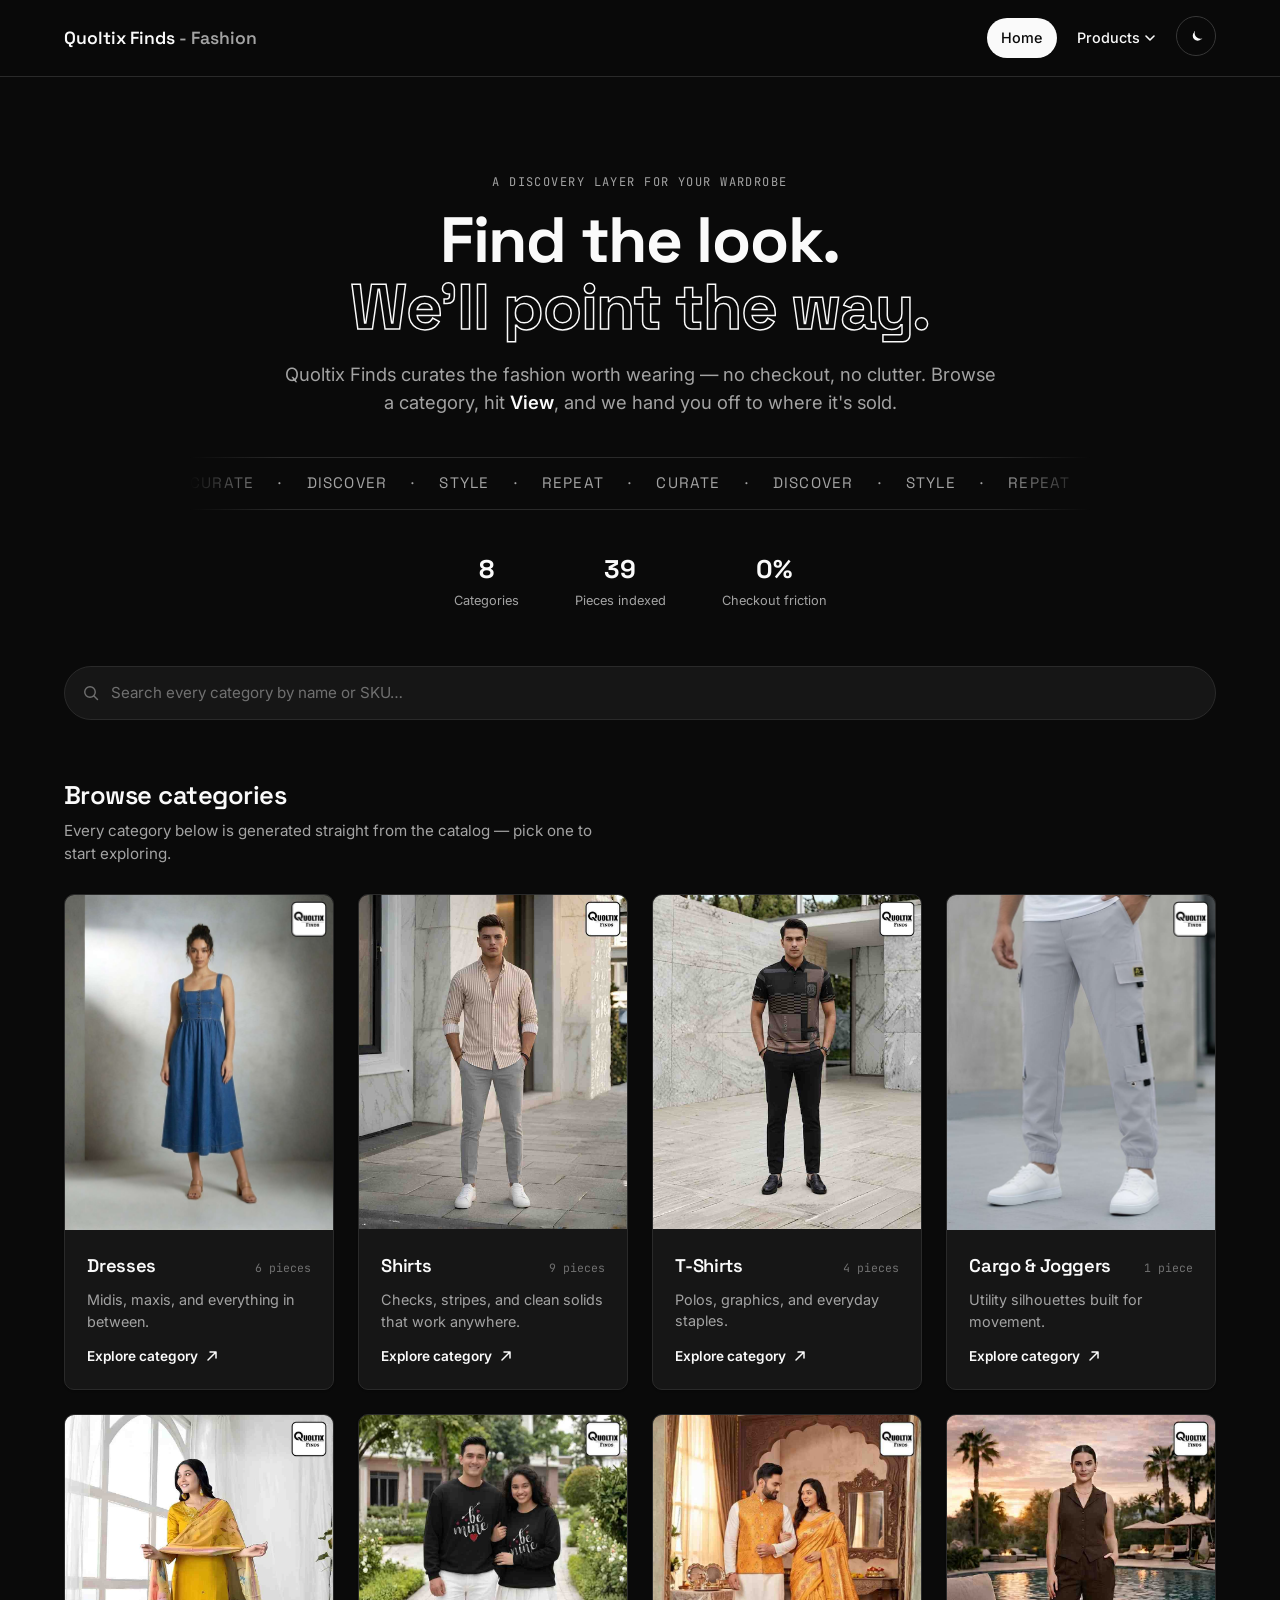
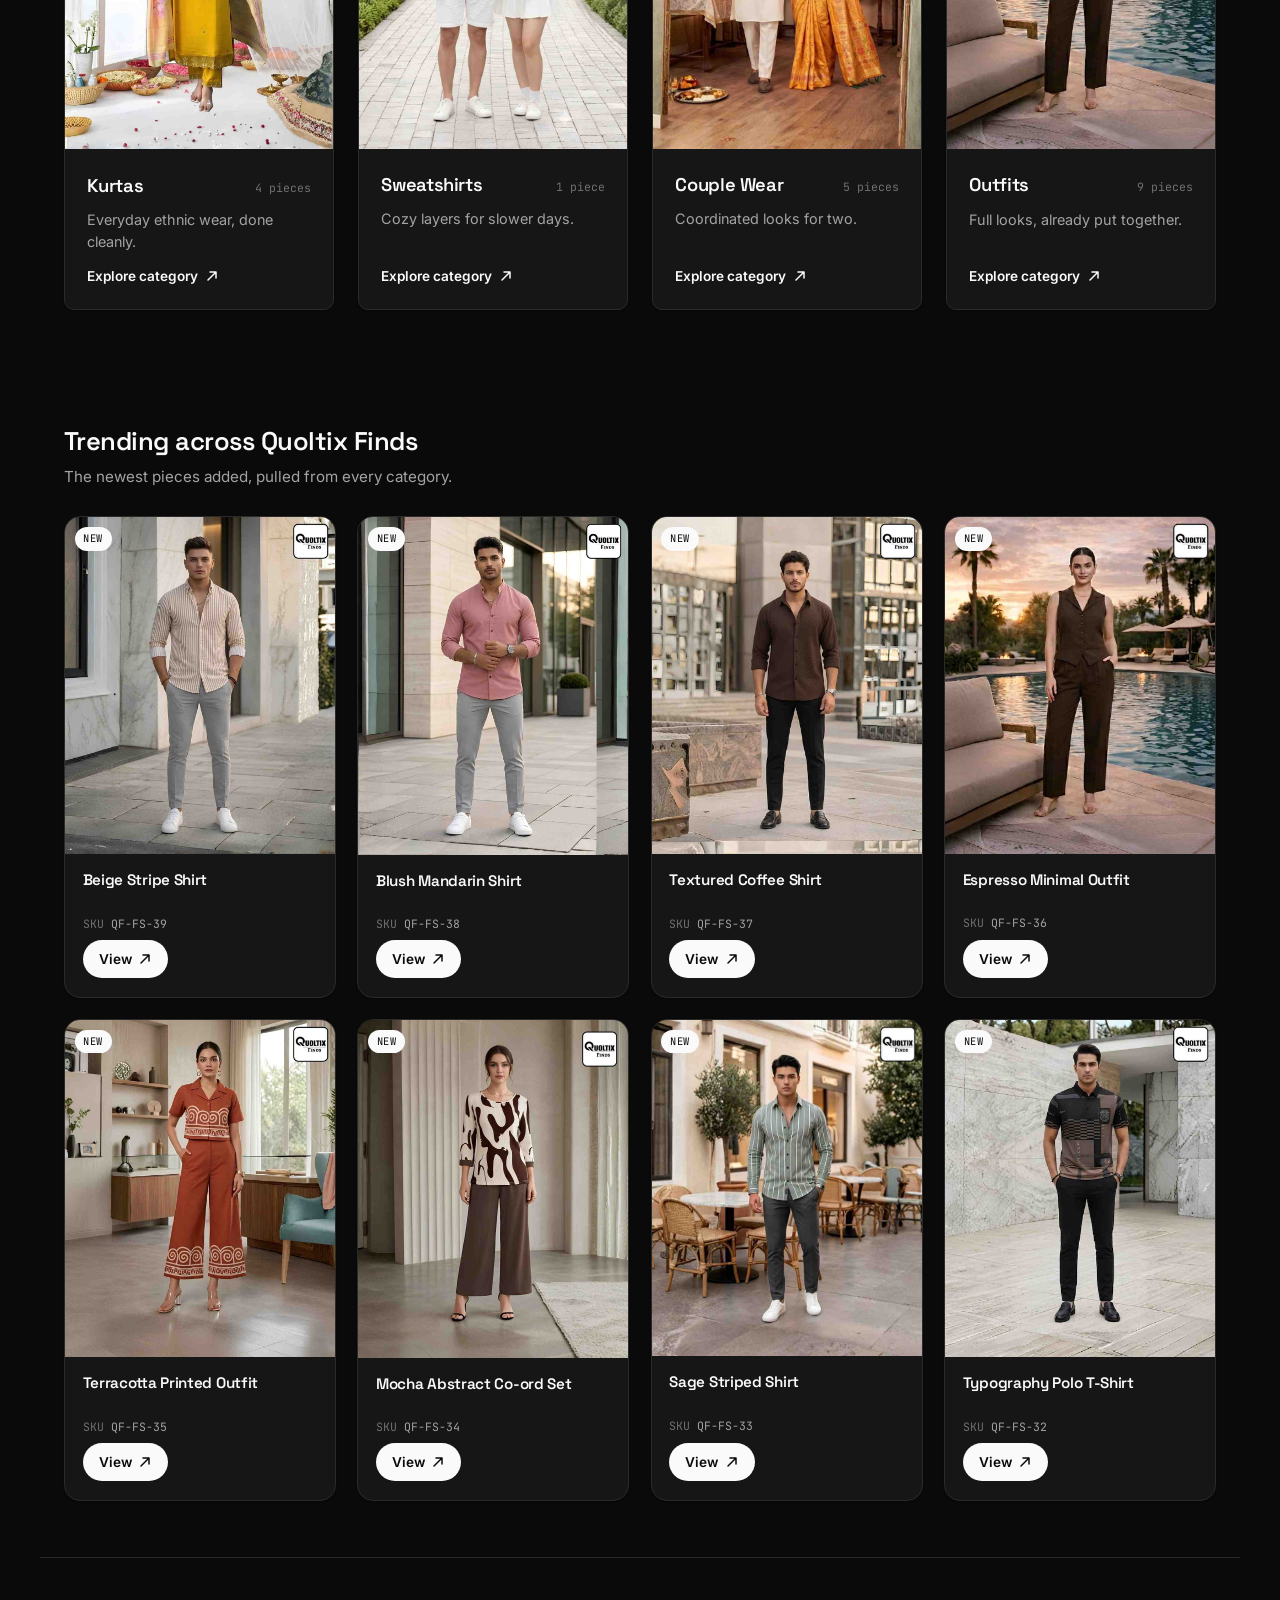
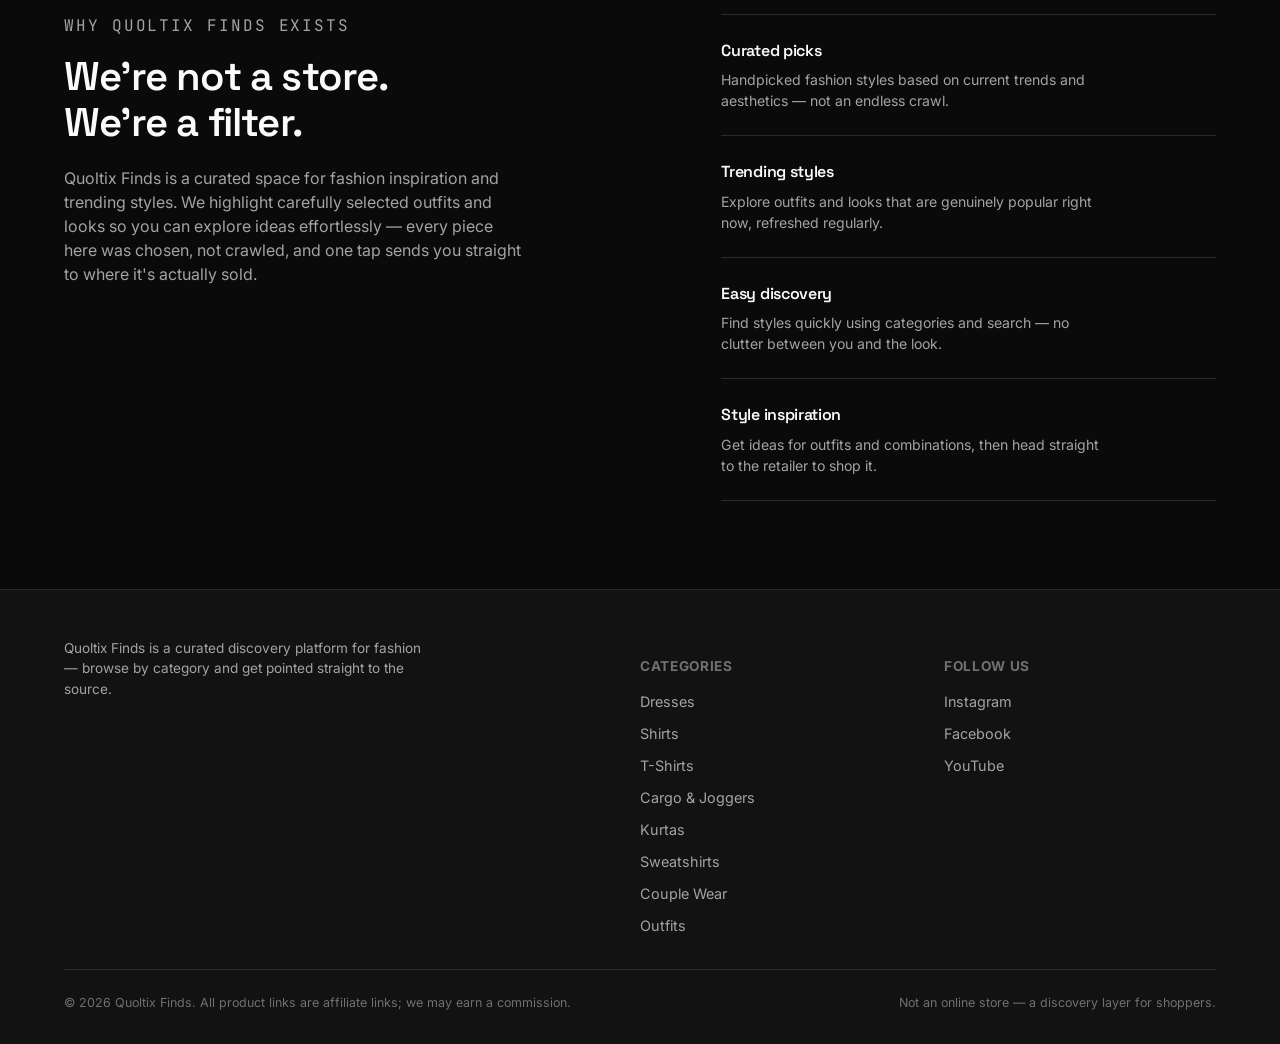
==== commit 7502b27a: "Add files via upload" ====
--- a/index.html
+++ b/index.html
@@ -3,10 +3,10 @@
 <head>
   <meta charset="UTF-8" />
   <meta name="viewport" content="width=device-width, initial-scale=1.0" />
-  <title>Quoltix Finds - Fashion</title>
-  <meta name="description" content="Quoltix Finds - Fashion is a curated discovery platform for fashion — browse by category and get pointed straight to the source." />
+  <title>Quoltix Finds — Curated Fashion Discovery</title>
+  <meta name="description" content="Quoltix Finds is a curated discovery platform for fashion — browse by category and get pointed straight to the source." />
   <meta name="keywords" content="fashion inspiration, trending outfits, style ideas, curated fashion" />
-  <meta name="author" content="Quoltix Finds - Fashion" />
+  <meta name="author" content="Quoltix Finds" />
   <meta name="robots" content="index, follow" />
   <meta name="color-scheme" content="light dark" />
   <meta name="theme-color" content="#0a0a0a" />
@@ -14,14 +14,14 @@
   <!-- Open Graph / Facebook -->
   <meta property="og:type" content="website" />
   <meta property="og:url" content="https://quoltixfinds.github.io/Quoltix-Finds-Fashion/" />
-  <meta property="og:title" content="Quoltix Finds - Fashion" />
-  <meta property="og:description" content="Discover curated fashion at Quoltix Finds - Fashion browse by category and get pointed straight to the source." />
+  <meta property="og:title" content="Quoltix Finds — Curated Fashion Discovery" />
+  <meta property="og:description" content="Discover curated fashion at Quoltix Finds — browse by category and get pointed straight to the source." />
   <meta property="og:image" content="https://quoltixfinds.github.io/Quoltix-Finds-Fashion/Media/Logo.png" />
 
   <!-- Twitter -->
   <meta property="twitter:card" content="summary_large_image" />
-  <meta property="twitter:title" content="Quoltix Finds - Fashion" />
-  <meta property="twitter:description" content="Discover curated fashion at Quoltix Finds - Fashion browse by category and get pointed straight to the source." />
+  <meta property="twitter:title" content="Quoltix Finds — Curated Fashion Discovery" />
+  <meta property="twitter:description" content="Discover curated fashion at Quoltix Finds — browse by category and get pointed straight to the source." />
   <meta property="twitter:image" content="https://quoltixfinds.github.io/Quoltix-Finds-Fashion/Media/Logo.png" />
 
   <!-- Favicon (drop your Media/Logo.png back into the project root to use it) -->
@@ -53,7 +53,7 @@
 
   <noscript>
     <div style="padding:3rem;font-family:sans-serif;">
-      Quoltix Finds - Fashion needs JavaScript enabled to browse our fashion picks. Please enable JavaScript to continue.
+      Quoltix Finds needs JavaScript enabled to browse our fashion picks. Please enable JavaScript to continue.
     </div>
   </noscript>
 
--- a/css/styles.css
+++ b/css/styles.css
@@ -827,7 +827,7 @@
   border: 1px solid var(--border);
   border-radius: 999px;
   padding: 0.85rem 1.15rem;
-  max-width: 560px;
+  max-width: 100%;
   transition: border-color 0.2s var(--ease), box-shadow 0.2s var(--ease);
 }
 
